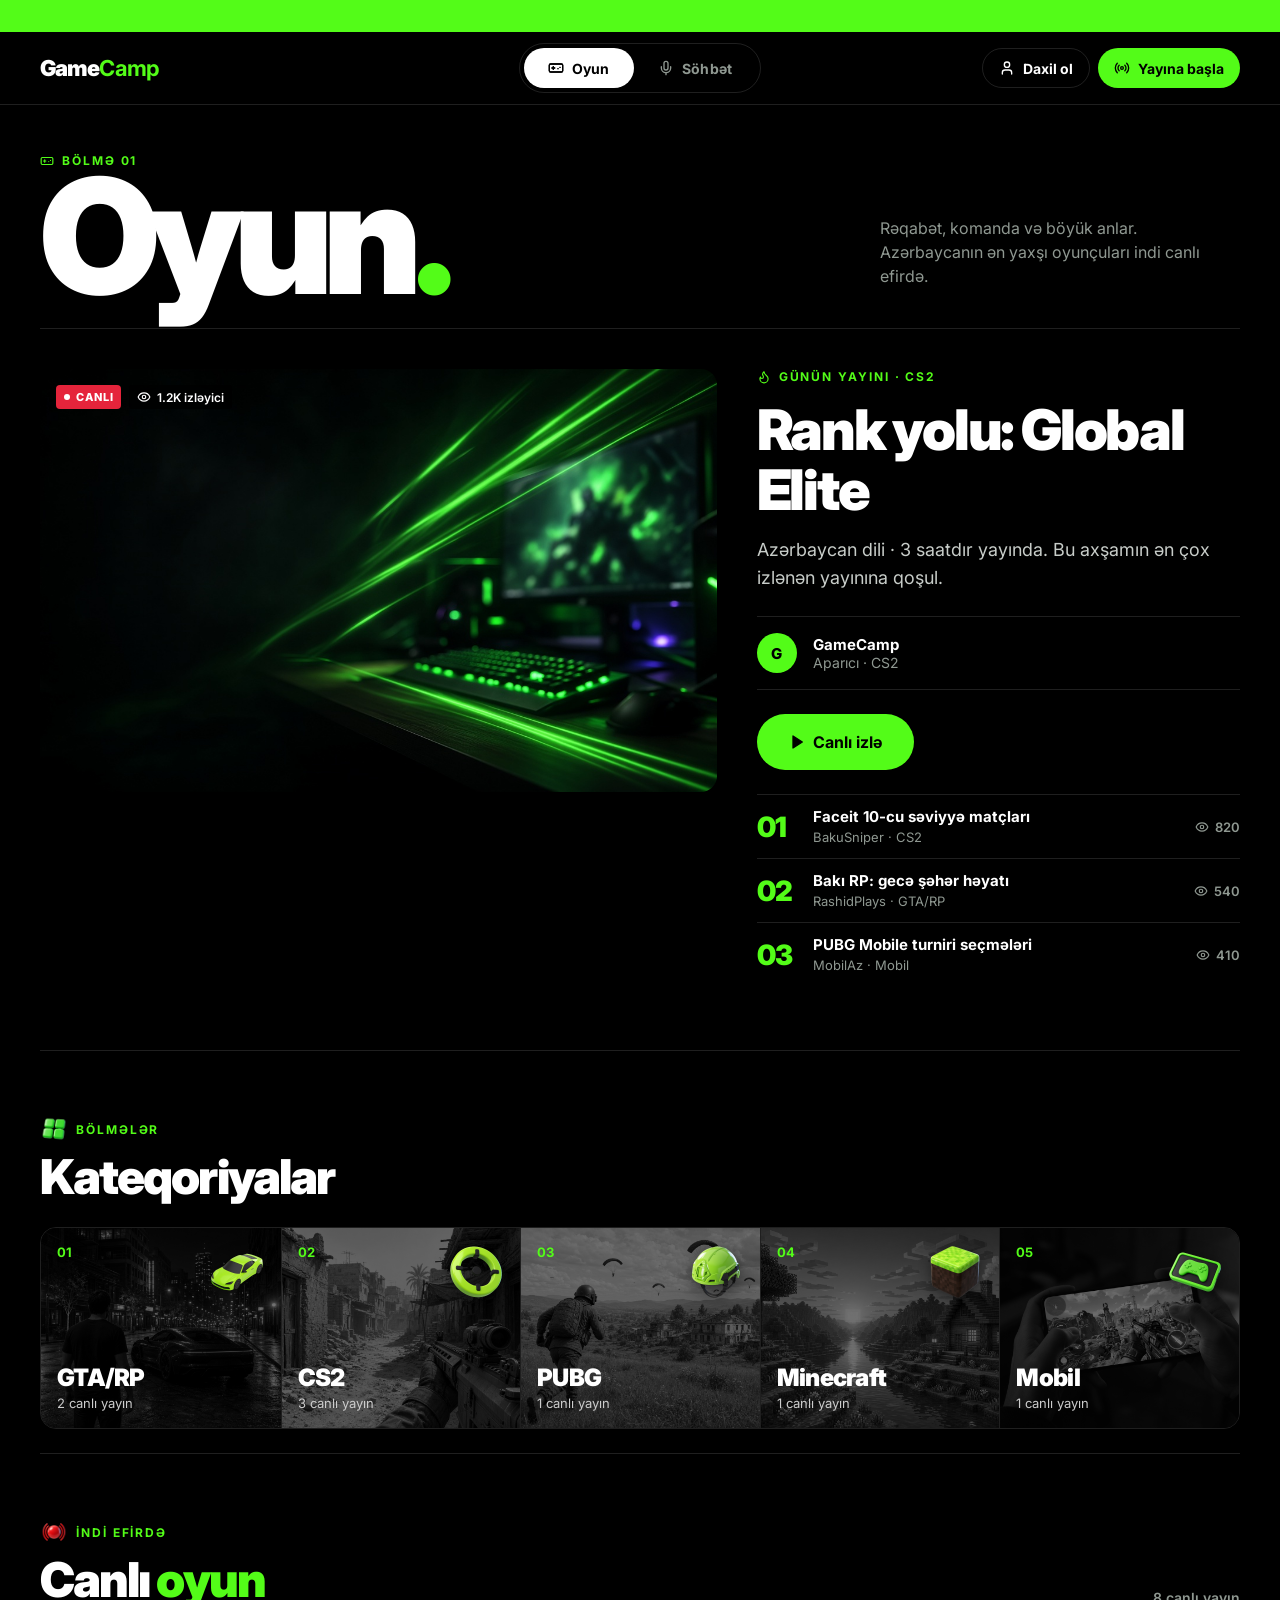
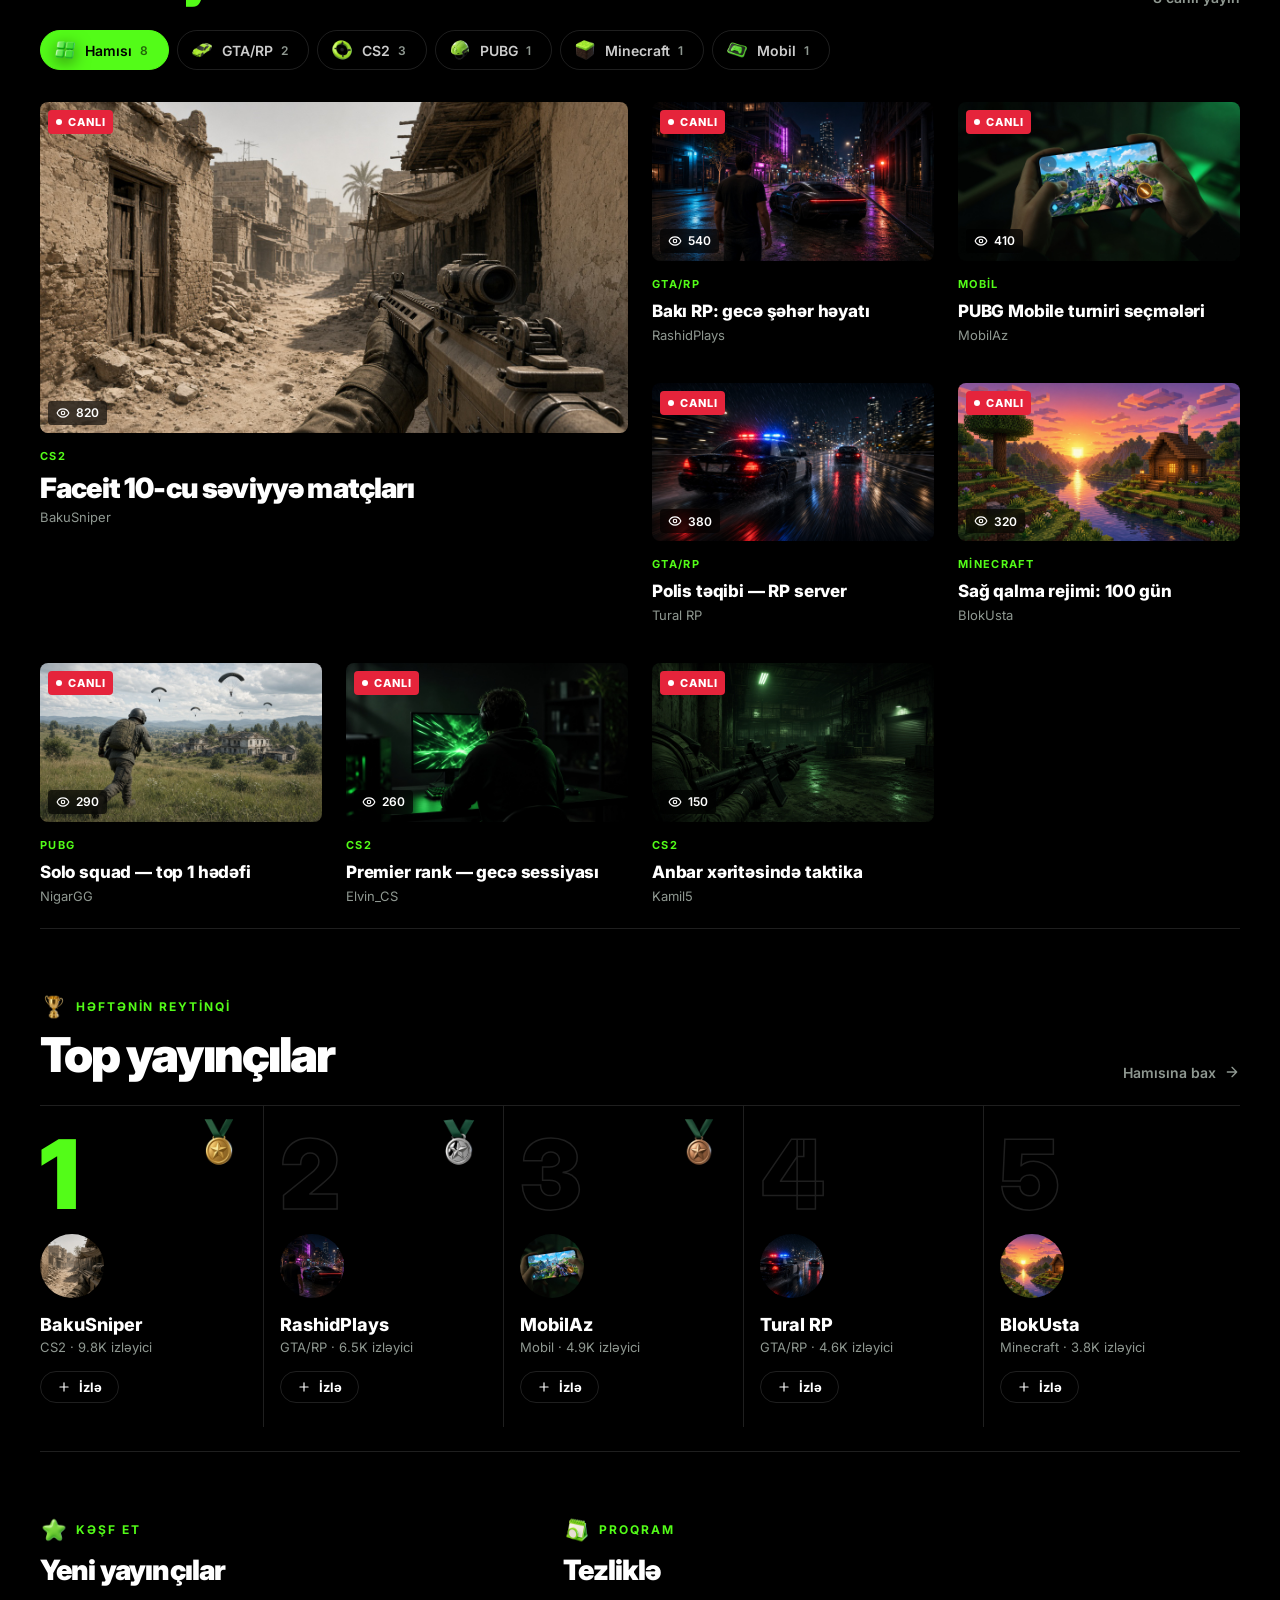
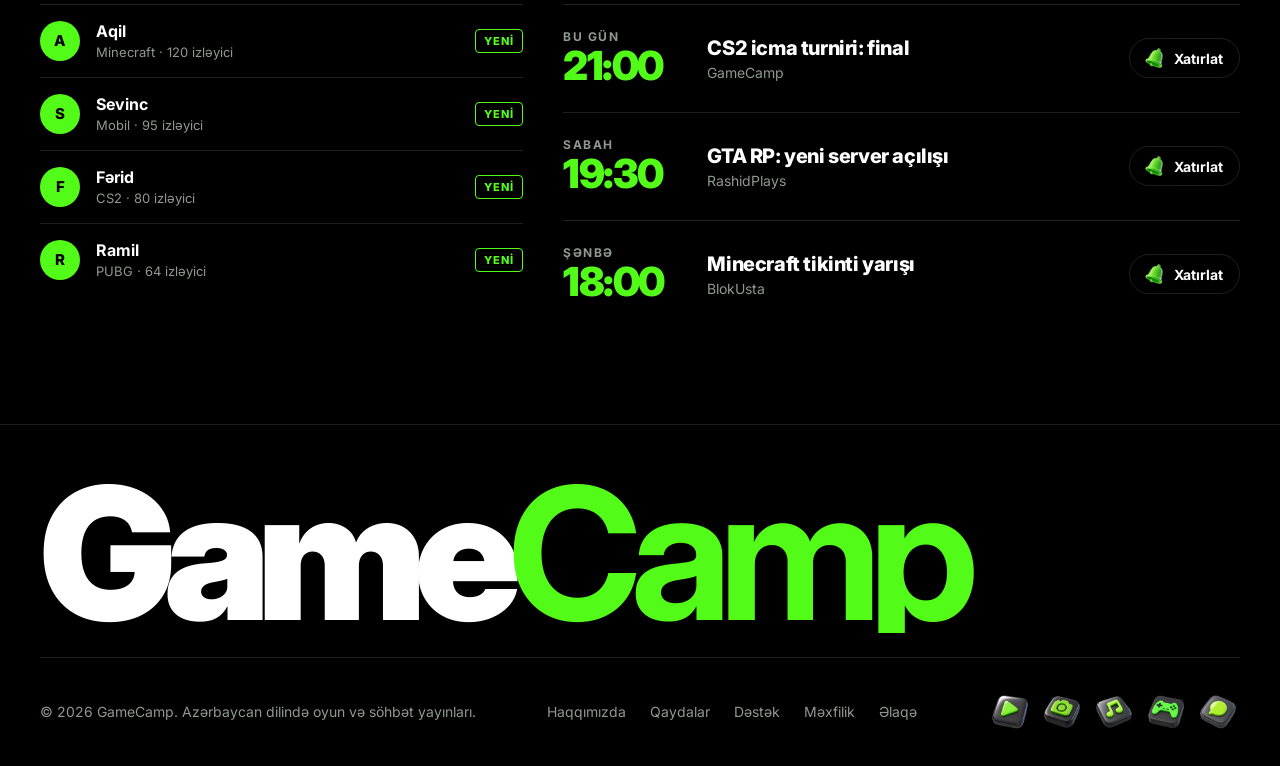
==== index.html @ ab2b96a6 "GameCamp prototip" ====
<!doctype html><html lang="az"><head><meta charset="utf-8"><meta name="viewport" content="width=device-width,initial-scale=1"><title>GameCamp</title>
<link rel="stylesheet" href="https://fonts.googleapis.com/css2?family=Inter:wght@400;500;600;700;800;900&display=swap">
<link rel="stylesheet" href="style.css"></head><body>
<div class="ticker"><div id="tick"></div></div>
<header><div class="wrap"><a class="logo" href="#">Game<b>Camp</b></a>
<nav class="sw"><button data-w="game" id="bg"></button><button data-w="talk" id="bt"></button></nav>
<div class="r"><a class="btn g" href="#" id="b1"></a><a class="btn p" href="dashboard.html" id="b2"></a></div></div></header>
<main class="wrap">
<section class="mast"><div><div class="kick" id="mk"></div><div class="big" id="big"></div></div><p id="mp"></p></section>
<section class="issue"><a class="fimg" href="#" id="fimg"></a><div class="ftx" id="ftx"></div></section>
<div class="sec"><div><div class="kick" id="k1"></div><h2>Kateqoriyalar</h2></div></div><div class="cats" id="cats"></div>
<div class="sec"><div><div class="kick" id="k2"></div><h2>Canlı <em id="hw"></em></h2></div><span class="cnt" id="cnt"></span></div>
<div class="chips" id="chips"></div><div class="grid" id="grid"></div>
<div class="sec"><div><div class="kick" id="k3"></div><h2>Top yayınçılar</h2></div><a class="lnk" href="#" id="l1"></a></div><div class="rank" id="ranks"></div>
<div class="sec" style="padding-bottom:0"></div>
<div class="two"><div class="col"><div class="kick" id="k4"></div><h3>Yeni yayınçılar</h3><div id="neu"></div></div>
<div class="col"><div class="kick" id="k5"></div><h3>Tezliklə</h3><div id="soon"></div></div></div>
</main>
<footer><div class="wrap"><div class="fbig">Game<b>Camp</b></div>
<div class="fl"><span>© 2026 GameCamp. Azərbaycan dilində oyun və söhbət yayınları.</span><nav><a href="#">Haqqımızda</a><a href="#">Qaydalar</a><a href="#">Dəstək</a><a href="#">Məxfilik</a><a href="#">Əlaqə</a></nav><div class="soc"><a href="#" aria-label="YouTube" class="sc" data-s="s_video"></a><a href="#" aria-label="Instagram" class="sc" data-s="s_camera"></a><a href="#" aria-label="TikTok" class="sc" data-s="s_music"></a><a href="#" aria-label="Kick" class="sc" data-s="s_game"></a><a href="#" aria-label="Discord" class="sc" data-s="s_chat"></a></div></div></div></footer>
<script src="data.js"></script><script>
const card=x=>`<a class="card" href="watch.html?id=${x[0]}"><div class="th"><img src="assets/${x[0]}.jpg" alt=""><span class="live">CANLI</span><span class="pill">${ic('eye',14)}${fmt(x[4])}</span></div><div class="k">${x[3]}</div><div class="ti">${x[1]}</div><div class="sub">${x[2]}</div></a>`;
bg.innerHTML=ic('gamepad')+'Oyun';bt.innerHTML=ic('mic')+'Söhbət';b1.innerHTML=ic('user')+'Daxil ol';b2.innerHTML=ic('radio')+'Yayına başla';l1.innerHTML='Hamısına bax'+ic('arrow');

boot(d=>{const f=d.feat,g=W=='game';k1.innerHTML=i3('grid',28)+'Bölmələr';k2.innerHTML=i3('live',28)+'İndi efirdə';k3.innerHTML=i3('trophy',28)+'Həftənin reytinqi';k4.innerHTML=i3('star',28)+'Kəşf et';k5.innerHTML=i3('calendar',28)+'Proqram';document.querySelectorAll('.sc').forEach(a=>a.innerHTML=i3(a.dataset.s,44));hw.textContent=d.h;
tick.innerHTML=[...d.s,...d.s].slice(0,10).map(x=>`<span>${ic('radio',12)}${x[2].toUpperCase()} · ${x[3].toUpperCase()} · ${fmt(x[4])}</span>`).join('');
mk.innerHTML=ic(g?'gamepad':'mic',14)+(g?'Bölmə 01':'Bölmə 02');big.innerHTML=g?'Oyun<span>.</span>':'Söhbət<span>.</span>';
mp.textContent=g?'Rəqabət, komanda və böyük anlar. Azərbaycanın ən yaxşı oyunçuları indi canlı efirdə.':'Mövzular, qonaqlar və musiqi. Səmimi söhbətlər Azərbaycan dilində, canlı efirdə.';
fimg.href=ftx.dataset.h='watch.html?id='+d.s[0][0];fimg.innerHTML=`<img src="assets/${f.img}.jpg" alt=""><div class="tags"><span class="live">CANLI</span><span class="pill">${ic('eye',14)}${f.v} izləyici</span></div>`;
ftx.innerHTML=`<div class="kick">${ic('flame',14)}Günün yayını · ${f.cat}</div><h1>${f.t}</h1><p class="dek">${f.m}. Bu axşamın ən çox izlənən yayınına qoşul.</p><div class="by"><span class="av">${f.who[0]}</span><div><b>${f.who}</b>Aparıcı · ${f.cat}</div></div><a class="btn p lg" href="watch.html?id=${d.s[0][0]}" style="align-self:flex-start">${ic('play')}Canlı izlə</a>
<div class="toplist">`+d.s.slice(0,3).map((x,i)=>`<a class="tl" href="watch.html?id=${x[0]}"><span class="n">0${i+1}</span><div><b>${x[1]}</b><small>${x[2]} · ${x[3]}</small></div><span class="v">${ic('eye',14)}${fmt(x[4])}</span></a>`).join('')+'</div>';
cats.innerHTML=d.cats.slice(1).map((c,i)=>{const s=d.s.filter(x=>x[3]==c);return `<div class="cat" data-t="${c}">${i3(CI[c],64,'t3')}<img src="assets/${s[0][0]}.jpg" alt=""><span class="no">0${i+1}</span><div><b>${c}</b><small>${s.length} canlı yayın</small></div></div>`}).join('');
cats.querySelectorAll('.cat').forEach(t=>t.onclick=()=>{C=t.dataset.t;chips();document.getElementById('chips').scrollIntoView({behavior:'smooth',block:'center'})});
ranks.innerHTML=d.s.slice(0,5).map((x,i)=>`<div class="rk">${i<3?i3('medal'+(i+1),56,'md'):''}<div class="no">${i+1}</div><div class="ph"><img src="assets/${x[0]}.jpg" alt=""></div><b>${x[2]}</b><small>${x[3]} · ${fmt(x[4]*12)} izləyici</small><a class="btn g" href="watch.html?id=${x[0]}">${ic('plus',14)}İzlə</a></div>`).join('');
neu.innerHTML=d.neu.map(n=>`<div class="nw"><span class="av">${n[0][0]}</span><div><b>${n[0]}</b><small>${n[1]} · ${n[2]}</small></div><span class="tag">YENİ</span></div>`).join('');
soon.innerHTML=d.soon.map(n=>`<div class="ev"><div class="d"><small>${n[0]}</small><b>${n[1]}</b></div><div class="x"><b>${n[2]}</b><small>${n[3]}</small></div><a class="btn g" href="#">${i3('bell',24)}<span class="hm">Xatırlat</span></a></div>`).join('')});
</script></body></html>
---- style.css ----
*{box-sizing:border-box;margin:0;padding:0}
:root{--c:#53FC18;--rgb:83,252,24;--bg:#000;--s1:#0b0f0c;--t2:#8f9891;--line:rgba(255,255,255,.12);--r:8px;--rm:16px}
body.talk{--c:#FFA53A;--rgb:255,165,58;--s1:#100c08}
body{font-family:Inter,system-ui,sans-serif;background:var(--bg);color:#fff;-webkit-font-smoothing:antialiased;overflow-x:hidden}
button{font:inherit;cursor:pointer;border:0;color:inherit;background:none}a{color:inherit;text-decoration:none}
.wrap{max-width:1360px;margin:0 auto;padding:0 40px}
.ticker{background:var(--c);color:#000;font-size:12px;font-weight:700;letter-spacing:.08em;height:32px;overflow:hidden;white-space:nowrap;display:flex;align-items:center}
.ticker div{display:inline-flex;gap:48px;animation:tk 40s linear infinite;padding-left:100%}@keyframes tk{to{transform:translateX(-100%)}}
.ticker span{display:inline-flex;align-items:center;gap:8px}
header{border-bottom:1px solid var(--line);position:sticky;top:0;z-index:10;background:rgba(0,0,0,.85);backdrop-filter:blur(12px)}
header .wrap{display:grid;grid-template-columns:1fr auto 1fr;align-items:center;gap:16px;height:72px}
.logo{font-weight:900;font-size:22px;letter-spacing:-.04em}.logo b{color:var(--c)}
.sw{display:flex;border:1px solid var(--line);border-radius:999px;padding:4px}
.sw button{display:flex;align-items:center;gap:8px;height:40px;padding:0 24px;border-radius:999px;font-weight:700;font-size:14px;letter-spacing:.02em;color:var(--t2);transition:.25s}
.sw button.on{background:#fff;color:#000}.sw button.on svg{color:var(--c);filter:drop-shadow(0 0 0 #000)}
body .sw button.on svg{stroke:#000}
.r{justify-self:end;display:flex;gap:8px}
.btn{display:inline-flex;align-items:center;gap:8px;height:40px;padding:0 16px;border-radius:999px;font-weight:700;font-size:14px;transition:.2s}
.btn.g{border:1px solid var(--line)}.btn.g:hover{border-color:#fff}.btn.p{background:var(--c);color:#000}.btn.p:hover{transform:translateY(-1px)}
.btn.lg{height:56px;padding:0 32px;font-size:16px}
.kick{font-size:12px;font-weight:700;letter-spacing:.16em;text-transform:uppercase;color:var(--c);display:flex;align-items:center;gap:8px}
.mast{display:flex;align-items:flex-end;justify-content:space-between;gap:24px;padding:48px 0 24px;border-bottom:1px solid var(--line)}
.big{font-size:160px;line-height:136px;font-weight:900;letter-spacing:-.06em}.big span{color:var(--c)}
.mast p{max-width:360px;color:var(--t2);font-size:16px;line-height:24px;padding-bottom:16px}
.issue{display:grid;grid-template-columns:7fr 5fr;gap:40px;padding:40px 0}
.fimg{position:relative;aspect-ratio:16/10;border-radius:var(--rm);overflow:hidden}
.fimg img{width:100%;height:100%;object-fit:cover;display:block;transition:transform 1.2s}.fimg:hover img{transform:scale(1.04)}
.fimg .tags{position:absolute;top:16px;left:16px;display:flex;gap:8px}
.live{display:inline-flex;align-items:center;gap:6px;height:24px;padding:0 8px;border-radius:4px;background:#e5243b;font-size:11px;font-weight:800;letter-spacing:.08em}
.live::before{content:"";width:6px;height:6px;border-radius:50%;background:#fff;animation:bl 1.4s infinite}@keyframes bl{50%{opacity:.2}}
.pill{display:inline-flex;align-items:center;gap:6px;height:24px;padding:0 8px;border-radius:4px;background:rgba(0,0,0,.65);backdrop-filter:blur(8px);font-size:12px;font-weight:600}
.ftx{display:flex;flex-direction:column}
h1{font-size:56px;line-height:60px;font-weight:900;letter-spacing:-.04em;margin:16px 0}
.dek{font-size:18px;line-height:28px;color:#c7ccc8}
.by{display:flex;align-items:center;gap:16px;margin:24px 0;padding:16px 0;border-top:1px solid var(--line);border-bottom:1px solid var(--line);font-size:14px;color:var(--t2)}.by b{color:#fff;display:block;font-size:15px}
.av{width:40px;height:40px;border-radius:50%;flex:none;display:grid;place-items:center;font-weight:800;font-size:15px;background:var(--c);color:#000}
.toplist{margin-top:auto;padding-top:24px}
.tl{display:grid;grid-template-columns:40px 1fr auto;gap:16px;align-items:center;padding:12px 0;border-top:1px solid var(--line)}
.tl .n{font-size:28px;font-weight:900;color:var(--c);letter-spacing:-.04em}.tl b{font-size:15px;display:block;white-space:nowrap;overflow:hidden;text-overflow:ellipsis}.tl small{color:var(--t2);font-size:13px}
.tl>div{min-width:0}.tl .v{font-size:13px;font-weight:600;display:flex;gap:6px;align-items:center;color:var(--t2)}
.sec{display:flex;align-items:flex-end;justify-content:space-between;gap:16px;padding:64px 0 24px;border-top:1px solid var(--line);margin-top:24px}
h2{font-size:48px;line-height:52px;font-weight:900;letter-spacing:-.04em;margin-top:8px}h2 em{font-style:normal;color:var(--c)}
.cnt,.lnk{font-size:14px;color:var(--t2);display:flex;gap:8px;align-items:center;font-weight:600}.lnk:hover{color:#fff}
.cats{display:grid;grid-template-columns:repeat(5,1fr);border:1px solid var(--line);border-radius:var(--rm);overflow:hidden}
.cat{position:relative;height:200px;overflow:hidden;cursor:pointer;border-left:1px solid var(--line)}.cat:first-child{border-left:0}
.cat>img:not(.i3){position:absolute;inset:0;width:100%;height:100%;object-fit:cover;filter:grayscale(1) brightness(.45);transition:.5s}
.cat:hover>img:not(.i3){filter:none;transform:scale(1.06)}
.cat div{position:absolute;inset:auto 16px 16px;z-index:1}.cat .no{position:absolute;top:16px;left:16px;font-size:13px;font-weight:700;color:var(--c);z-index:1}
.cat b{font-size:24px;font-weight:900;letter-spacing:-.03em;display:block}.cat small{font-size:13px;color:#ccc}
.chips{display:flex;gap:8px;overflow-x:auto;scrollbar-width:none;margin-bottom:32px}.chips::-webkit-scrollbar{display:none}
.chip{display:inline-flex;align-items:center;gap:8px;height:40px;padding:0 20px;border-radius:999px;border:1px solid var(--line);font-weight:600;font-size:14px;white-space:nowrap;color:#ccc;transition:.2s}
.chip small{font-size:12px;color:var(--t2)}.chip:hover{border-color:#fff;color:#fff}.chip.on{background:var(--c);border-color:var(--c);color:#000}.chip.on small{color:rgba(0,0,0,.6)}
.grid{display:grid;grid-template-columns:repeat(4,1fr);gap:40px 24px}
.grid .card:first-child{grid-column:span 2;grid-row:span 2}.grid .card:first-child .ti{font-size:28px;line-height:34px;white-space:normal;font-weight:900;letter-spacing:-.03em}
.th{position:relative;aspect-ratio:16/9;border-radius:var(--r);overflow:hidden;background:var(--s1)}
.th img{width:100%;height:100%;object-fit:cover;display:block;transition:transform .5s}.card:hover img{transform:scale(1.05)}
.th .live{position:absolute;top:8px;left:8px}.th .pill{position:absolute;bottom:8px;left:8px}
.card .k{font-size:11px;font-weight:700;letter-spacing:.12em;text-transform:uppercase;color:var(--c);margin:16px 0 8px}
.ti{font-weight:800;font-size:17px;line-height:24px;letter-spacing:-.01em;white-space:nowrap;overflow:hidden;text-overflow:ellipsis}.card:hover .ti{text-decoration:underline;text-decoration-color:var(--c);text-underline-offset:4px}
.sub{font-size:13px;color:var(--t2);margin-top:4px}
.empty{grid-column:1/-1;padding:48px;text-align:center;color:var(--t2);border:1px dashed var(--line);border-radius:var(--rm)}
.rank{display:grid;grid-template-columns:repeat(5,1fr);gap:0;border-top:1px solid var(--line)}
.rk{padding:24px 16px 24px 0;border-right:1px solid var(--line);margin-right:16px}.rk:last-child{border:0;margin:0}
.rk .no{font-size:96px;line-height:88px;font-weight:900;letter-spacing:-.06em;color:transparent;-webkit-text-stroke:1.5px var(--line)}.rk:first-child .no{-webkit-text-stroke:0;color:var(--c)}
.rk .ph{width:64px;height:64px;border-radius:50%;overflow:hidden;margin:16px 0}.rk .ph img{width:100%;height:100%;object-fit:cover}
.rk b{font-size:18px;font-weight:800;display:block}.rk small{color:var(--t2);font-size:13px;display:block;margin:4px 0 16px}.rk .btn{height:32px;font-size:13px}
.two{display:grid;grid-template-columns:5fr 7fr;gap:40px}
.col h3{font-size:28px;line-height:36px;font-weight:900;letter-spacing:-.03em;margin:8px 0 16px}
.nw{display:flex;align-items:center;gap:16px;padding:16px 0;border-top:1px solid var(--line)}.nw div{flex:1}.nw b{display:block}.nw small{color:var(--t2);font-size:13px}
.tag{font-size:11px;font-weight:800;letter-spacing:.1em;border:1px solid var(--c);color:var(--c);padding:4px 8px;border-radius:4px}
.ev{display:grid;grid-template-columns:120px 1fr auto;gap:24px;align-items:center;padding:24px 0;border-top:1px solid var(--line)}
.ev .d small{display:block;color:var(--t2);font-size:12px;font-weight:700;letter-spacing:.12em;text-transform:uppercase}.ev .d b{font-size:40px;line-height:44px;font-weight:900;letter-spacing:-.04em;color:var(--c)}
.ev .x b{display:block;font-size:20px;line-height:28px;font-weight:800;letter-spacing:-.02em}.ev .x small{color:var(--t2);font-size:14px}
footer{margin-top:96px;border-top:1px solid var(--line)}
.fbig{font-size:184px;line-height:160px;font-weight:900;letter-spacing:-.07em;padding-top:48px;white-space:nowrap;overflow:hidden}.fbig b{color:var(--c)}
.fl{display:flex;justify-content:space-between;gap:24px;flex-wrap:wrap;padding:32px 0;border-top:1px solid var(--line);margin-top:24px;color:var(--t2);font-size:14px}
.fl nav{display:flex;gap:24px;flex-wrap:wrap}.fl a:hover{color:#fff}
.i3{display:block;flex:none;object-fit:contain;filter:drop-shadow(0 4px 8px rgba(0,0,0,.5))}
.chip .i3{width:24px;height:24px;margin-left:-8px}
.kick .i3{width:28px;height:28px}
.hd3{width:72px;height:72px;margin-bottom:8px}
.cat .t3{position:absolute;top:12px;right:12px;z-index:1;width:64px;height:64px;transition:transform .4s}.cat:hover .t3{transform:scale(1.12) rotate(-6deg)}
.rk{position:relative}.rk .md{position:absolute;top:8px;right:16px;width:56px;height:56px}
.nw .i3{width:28px;height:28px}
.ev .btn .i3{width:24px;height:24px;margin-left:-4px}
.soc{display:flex;gap:8px;order:3}.sc .i3{width:44px;height:44px;transition:transform .2s}.sc:hover .i3{transform:translateY(-4px)}
.fl{align-items:center}
@media(max-width:1100px){.issue,.two{grid-template-columns:1fr}.big{font-size:112px;line-height:100px}.grid{grid-template-columns:repeat(2,1fr)}.cats,.rank{grid-template-columns:repeat(3,1fr)}.fbig{font-size:120px;line-height:112px}}
@media(max-width:600px){.wrap{padding:0 16px}header .wrap{grid-template-columns:1fr auto;height:auto;padding:16px;row-gap:16px}.sw{grid-column:1/-1;grid-row:2}.sw button{flex:1;justify-content:center}.btn.g{display:none}
.mast{flex-direction:column;align-items:flex-start;padding:32px 0 16px}.big{font-size:80px;line-height:72px}.mast p{padding:0;font-size:15px}
.issue{padding:24px 0;gap:24px}h1{font-size:34px;line-height:40px}.dek{font-size:16px;line-height:24px}.btn.lg{width:100%;justify-content:center}
.sec{padding:40px 0 16px}h2{font-size:32px;line-height:36px}
.cats{display:flex;overflow-x:auto;scrollbar-width:none}.cat{flex:0 0 160px;height:180px}
.chips{margin:0 -16px 24px;padding:0 16px}.grid{grid-template-columns:1fr;gap:32px}.grid .card:first-child{grid-column:auto;grid-row:auto}.grid .card:first-child .ti{font-size:22px;line-height:28px}
.rank{display:flex;overflow-x:auto;scrollbar-width:none}.rk{flex:0 0 180px}
.ev{grid-template-columns:72px 1fr auto;gap:16px}.ev .d b{font-size:28px;line-height:32px}.ev .x b{font-size:16px;line-height:22px}
.fbig{font-size:56px;line-height:56px}.fl{flex-direction:column}}
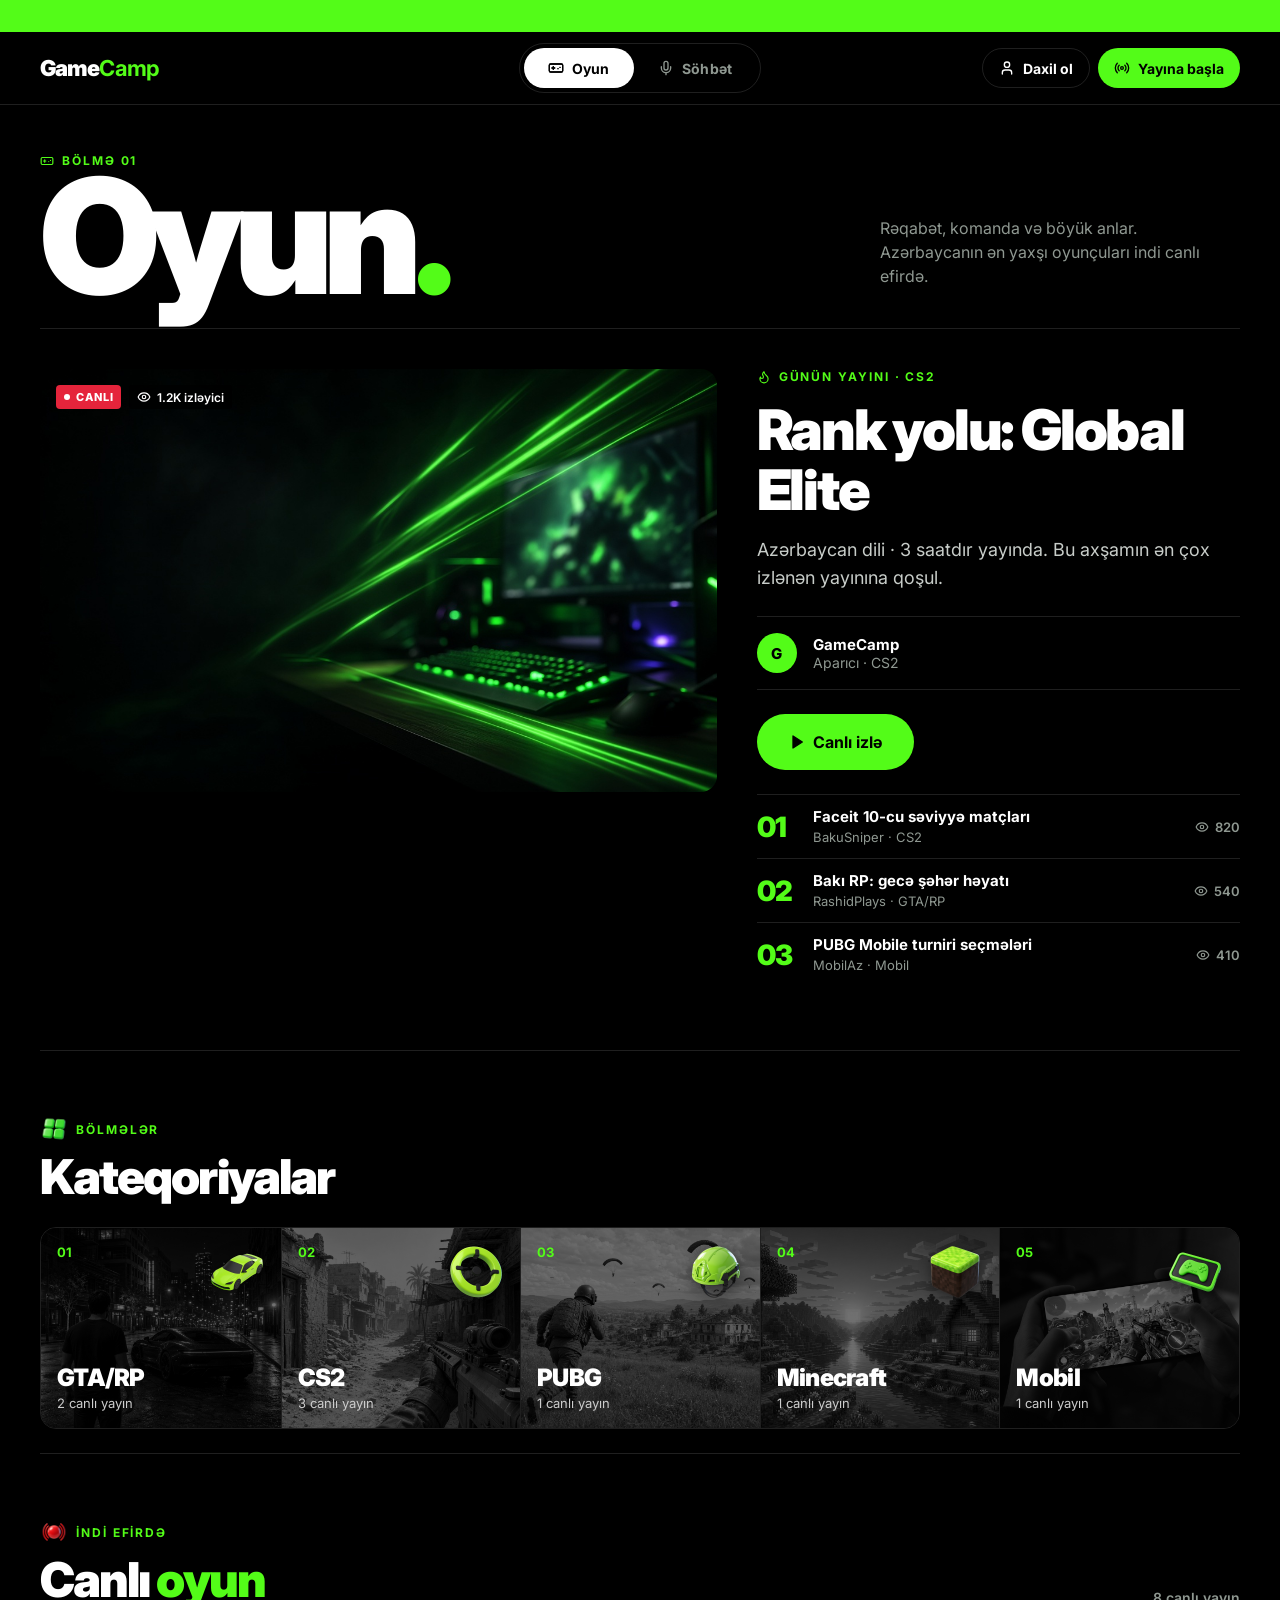
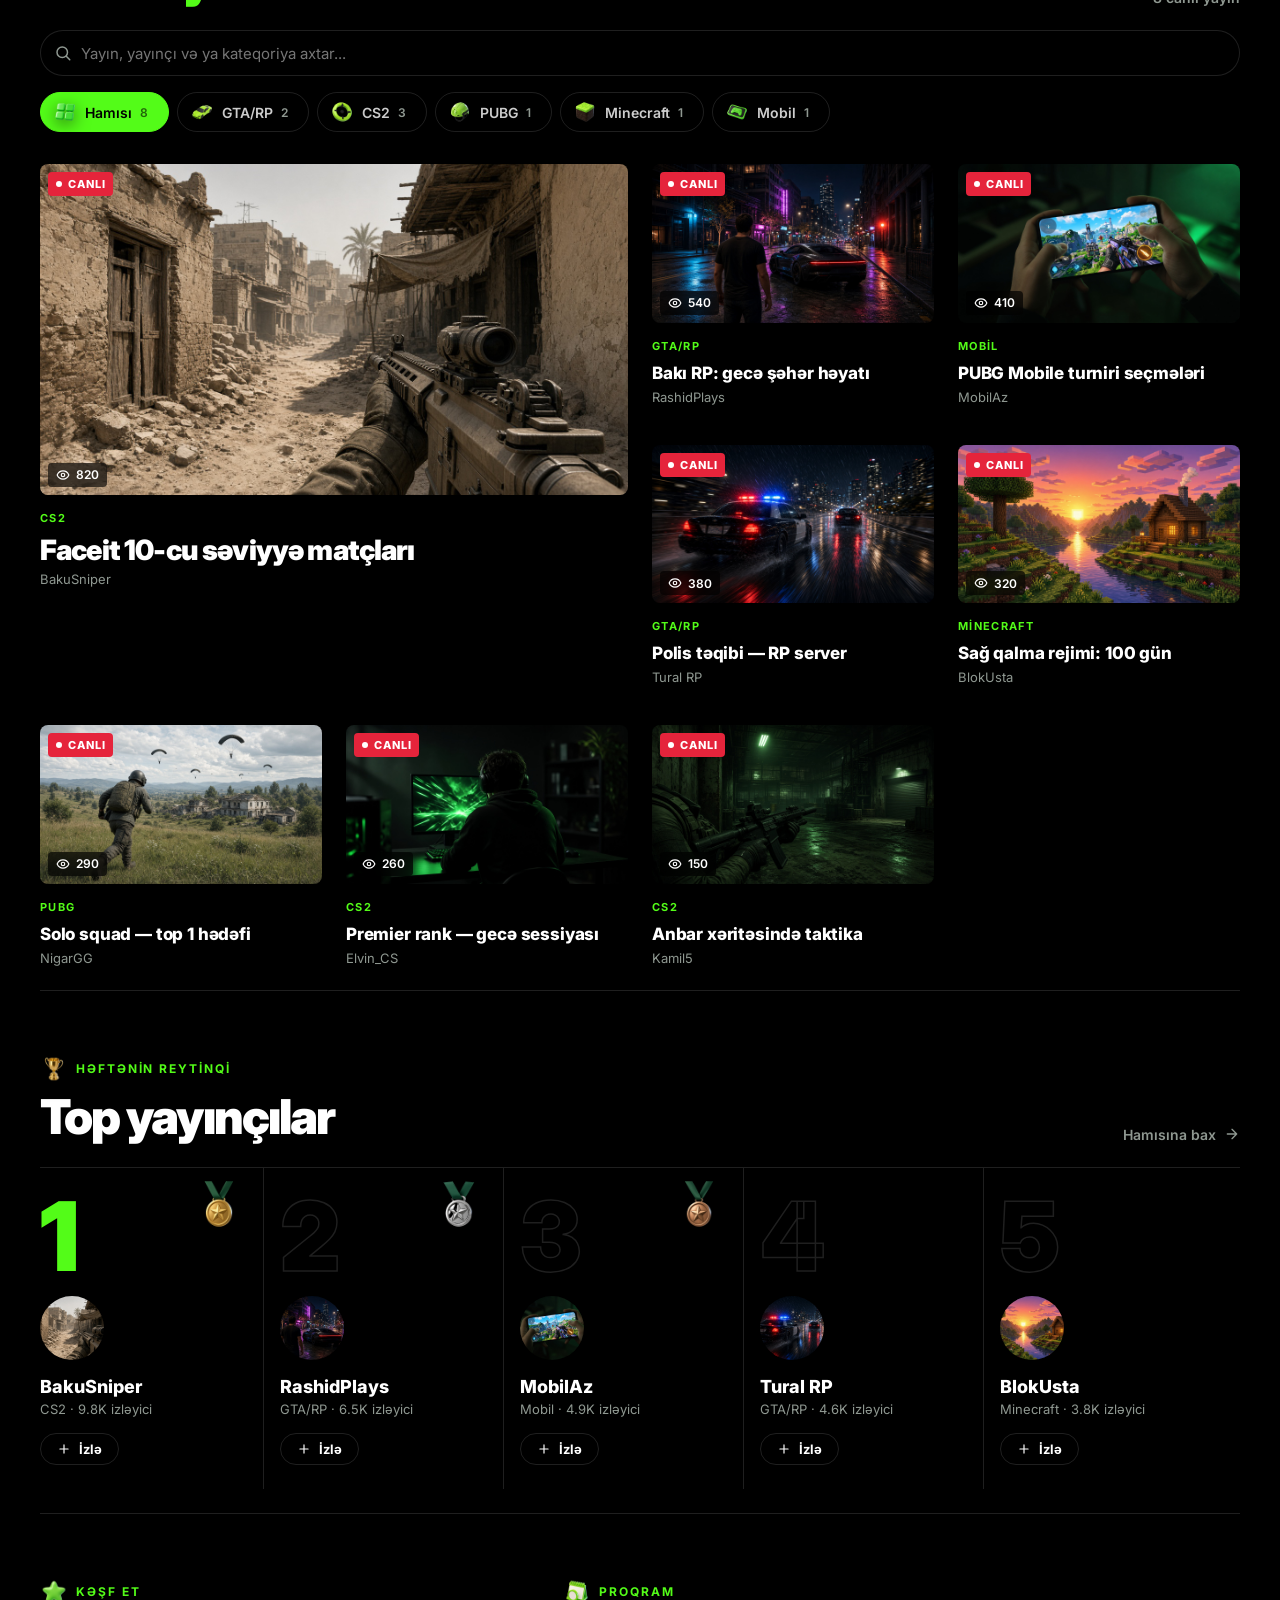
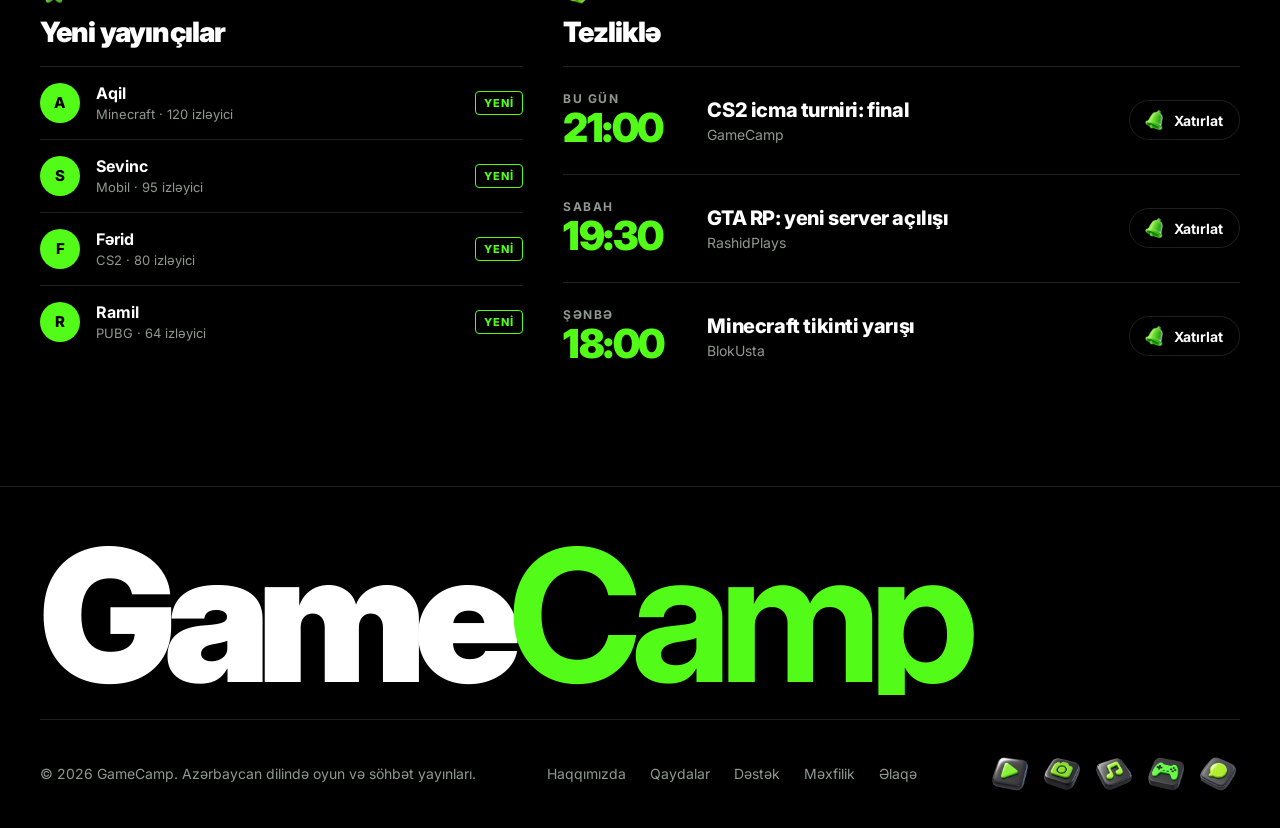
==== commit 4ee8024d: "Bütün düymələr işlək: qeydiyyat/giriş, izləmə, çat, GC balans, axtarış, panel, info səhifələri" ====
--- a/index.html
+++ b/index.html
@@ -1,37 +1,44 @@
 <!doctype html><html lang="az"><head><meta charset="utf-8"><meta name="viewport" content="width=device-width,initial-scale=1"><title>GameCamp</title>
 <link rel="stylesheet" href="https://fonts.googleapis.com/css2?family=Inter:wght@400;500;600;700;800;900&display=swap">
-<link rel="stylesheet" href="style.css"></head><body>
+<link rel="stylesheet" href="style.css"><link rel="stylesheet" href="site.css"></head><body>
 <div class="ticker"><div id="tick"></div></div>
-<header><div class="wrap"><a class="logo" href="#">Game<b>Camp</b></a>
+<header><div class="wrap"><a class="logo" href="index.html">Game<b>Camp</b></a>
 <nav class="sw"><button data-w="game" id="bg"></button><button data-w="talk" id="bt"></button></nav>
-<div class="r"><a class="btn g" href="#" id="b1"></a><a class="btn p" href="dashboard.html" id="b2"></a></div></div></header>
+<div class="r"><a class="btn g" href="#" id="b1" data-auth></a><a class="btn p" href="dashboard.html" id="b2"></a></div></div></header>
 <main class="wrap">
 <section class="mast"><div><div class="kick" id="mk"></div><div class="big" id="big"></div></div><p id="mp"></p></section>
 <section class="issue"><a class="fimg" href="#" id="fimg"></a><div class="ftx" id="ftx"></div></section>
 <div class="sec"><div><div class="kick" id="k1"></div><h2>Kateqoriyalar</h2></div></div><div class="cats" id="cats"></div>
 <div class="sec"><div><div class="kick" id="k2"></div><h2>Canlı <em id="hw"></em></h2></div><span class="cnt" id="cnt"></span></div>
-<div class="chips" id="chips"></div><div class="grid" id="grid"></div>
-<div class="sec"><div><div class="kick" id="k3"></div><h2>Top yayınçılar</h2></div><a class="lnk" href="#" id="l1"></a></div><div class="rank" id="ranks"></div>
+<div class="srch"><svg width="18" height="18" viewBox="0 0 24 24" fill="none" stroke="currentColor" stroke-width="2" stroke-linecap="round"><circle cx="11" cy="11" r="7"/><path d="m21 21-4.3-4.3"/></svg><input id="sq" type="search" placeholder="Yayın, yayınçı və ya kateqoriya axtar..." aria-label="Yayın axtar"></div><div class="chips" id="chips"></div><div class="grid" id="grid"></div>
+<div class="sec"><div><div class="kick" id="k3"></div><h2>Top yayınçılar</h2></div><a class="lnk" href="#grid" id="l1" data-js="1"></a></div><div class="rank" id="ranks"></div>
 <div class="sec" style="padding-bottom:0"></div>
 <div class="two"><div class="col"><div class="kick" id="k4"></div><h3>Yeni yayınçılar</h3><div id="neu"></div></div>
 <div class="col"><div class="kick" id="k5"></div><h3>Tezliklə</h3><div id="soon"></div></div></div>
 </main>
 <footer><div class="wrap"><div class="fbig">Game<b>Camp</b></div>
-<div class="fl"><span>© 2026 GameCamp. Azərbaycan dilində oyun və söhbət yayınları.</span><nav><a href="#">Haqqımızda</a><a href="#">Qaydalar</a><a href="#">Dəstək</a><a href="#">Məxfilik</a><a href="#">Əlaqə</a></nav><div class="soc"><a href="#" aria-label="YouTube" class="sc" data-s="s_video"></a><a href="#" aria-label="Instagram" class="sc" data-s="s_camera"></a><a href="#" aria-label="TikTok" class="sc" data-s="s_music"></a><a href="#" aria-label="Kick" class="sc" data-s="s_game"></a><a href="#" aria-label="Discord" class="sc" data-s="s_chat"></a></div></div></div></footer>
-<script src="data.js"></script><script>
+<div class="fl"><span>© 2026 GameCamp. Azərbaycan dilində oyun və söhbət yayınları.</span><nav><a href="info.html?p=about">Haqqımızda</a><a href="info.html?p=rules">Qaydalar</a><a href="info.html?p=support">Dəstək</a><a href="info.html?p=privacy">Məxfilik</a><a href="info.html?p=contact">Əlaqə</a></nav><div class="soc"><a href="info.html?p=social&amp;s=YouTube" aria-label="YouTube" class="sc" data-s="s_video"></a><a href="info.html?p=social&amp;s=Instagram" aria-label="Instagram" class="sc" data-s="s_camera"></a><a href="info.html?p=social&amp;s=TikTok" aria-label="TikTok" class="sc" data-s="s_music"></a><a href="info.html?p=social&amp;s=Kick" aria-label="Kick" class="sc" data-s="s_game"></a><a href="info.html?p=social&amp;s=Discord" aria-label="Discord" class="sc" data-s="s_chat"></a></div></div></div></footer>
+<script src="data.js"></script><script src="site.js"></script><script>
 const card=x=>`<a class="card" href="watch.html?id=${x[0]}"><div class="th"><img src="assets/${x[0]}.jpg" alt=""><span class="live">CANLI</span><span class="pill">${ic('eye',14)}${fmt(x[4])}</span></div><div class="k">${x[3]}</div><div class="ti">${x[1]}</div><div class="sub">${x[2]}</div></a>`;
-bg.innerHTML=ic('gamepad')+'Oyun';bt.innerHTML=ic('mic')+'Söhbət';b1.innerHTML=ic('user')+'Daxil ol';b2.innerHTML=ic('radio')+'Yayına başla';l1.innerHTML='Hamısına bax'+ic('arrow');
+bg.innerHTML=ic('gamepad')+'Oyun';bt.innerHTML=ic('mic')+'Söhbət';b2.innerHTML=ic('radio')+'Yayına başla';l1.innerHTML='Hamısına bax'+ic('arrow');
 
 boot(d=>{const f=d.feat,g=W=='game';k1.innerHTML=i3('grid',28)+'Bölmələr';k2.innerHTML=i3('live',28)+'İndi efirdə';k3.innerHTML=i3('trophy',28)+'Həftənin reytinqi';k4.innerHTML=i3('star',28)+'Kəşf et';k5.innerHTML=i3('calendar',28)+'Proqram';document.querySelectorAll('.sc').forEach(a=>a.innerHTML=i3(a.dataset.s,44));hw.textContent=d.h;
 tick.innerHTML=[...d.s,...d.s].slice(0,10).map(x=>`<span>${ic('radio',12)}${x[2].toUpperCase()} · ${x[3].toUpperCase()} · ${fmt(x[4])}</span>`).join('');
 mk.innerHTML=ic(g?'gamepad':'mic',14)+(g?'Bölmə 01':'Bölmə 02');big.innerHTML=g?'Oyun<span>.</span>':'Söhbət<span>.</span>';
 mp.textContent=g?'Rəqabət, komanda və böyük anlar. Azərbaycanın ən yaxşı oyunçuları indi canlı efirdə.':'Mövzular, qonaqlar və musiqi. Səmimi söhbətlər Azərbaycan dilində, canlı efirdə.';
-fimg.href=ftx.dataset.h='watch.html?id='+d.s[0][0];fimg.innerHTML=`<img src="assets/${f.img}.jpg" alt=""><div class="tags"><span class="live">CANLI</span><span class="pill">${ic('eye',14)}${f.v} izləyici</span></div>`;
-ftx.innerHTML=`<div class="kick">${ic('flame',14)}Günün yayını · ${f.cat}</div><h1>${f.t}</h1><p class="dek">${f.m}. Bu axşamın ən çox izlənən yayınına qoşul.</p><div class="by"><span class="av">${f.who[0]}</span><div><b>${f.who}</b>Aparıcı · ${f.cat}</div></div><a class="btn p lg" href="watch.html?id=${d.s[0][0]}" style="align-self:flex-start">${ic('play')}Canlı izlə</a>
+const fid=f.id||d.s[0][0];fimg.href=ftx.dataset.h='watch.html?id='+fid;fimg.innerHTML=`<img src="assets/${f.img}.jpg" alt=""><div class="tags"><span class="live">CANLI</span><span class="pill">${ic('eye',14)}${f.v} izləyici</span></div>`;
+ftx.innerHTML=`<div class="kick">${ic('flame',14)}Günün yayını · ${f.cat}</div><h1>${f.t}</h1><p class="dek">${f.m}. Bu axşamın ən çox izlənən yayınına qoşul.</p><div class="by"><span class="av">${f.who[0]}</span><div><b>${f.who}</b>Aparıcı · ${f.cat}</div></div><a class="btn p lg" href="watch.html?id=${fid}" style="align-self:flex-start">${ic('play')}Canlı izlə</a>
 <div class="toplist">`+d.s.slice(0,3).map((x,i)=>`<a class="tl" href="watch.html?id=${x[0]}"><span class="n">0${i+1}</span><div><b>${x[1]}</b><small>${x[2]} · ${x[3]}</small></div><span class="v">${ic('eye',14)}${fmt(x[4])}</span></a>`).join('')+'</div>';
 cats.innerHTML=d.cats.slice(1).map((c,i)=>{const s=d.s.filter(x=>x[3]==c);return `<div class="cat" data-t="${c}">${i3(CI[c],64,'t3')}<img src="assets/${s[0][0]}.jpg" alt=""><span class="no">0${i+1}</span><div><b>${c}</b><small>${s.length} canlı yayın</small></div></div>`}).join('');
 cats.querySelectorAll('.cat').forEach(t=>t.onclick=()=>{C=t.dataset.t;chips();document.getElementById('chips').scrollIntoView({behavior:'smooth',block:'center'})});
 ranks.innerHTML=d.s.slice(0,5).map((x,i)=>`<div class="rk">${i<3?i3('medal'+(i+1),56,'md'):''}<div class="no">${i+1}</div><div class="ph"><img src="assets/${x[0]}.jpg" alt=""></div><b>${x[2]}</b><small>${x[3]} · ${fmt(x[4]*12)} izləyici</small><a class="btn g" href="watch.html?id=${x[0]}">${ic('plus',14)}İzlə</a></div>`).join('');
 neu.innerHTML=d.neu.map(n=>`<div class="nw"><span class="av">${n[0][0]}</span><div><b>${n[0]}</b><small>${n[1]} · ${n[2]}</small></div><span class="tag">YENİ</span></div>`).join('');
-soon.innerHTML=d.soon.map(n=>`<div class="ev"><div class="d"><small>${n[0]}</small><b>${n[1]}</b></div><div class="x"><b>${n[2]}</b><small>${n[3]}</small></div><a class="btn g" href="#">${i3('bell',24)}<span class="hm">Xatırlat</span></a></div>`).join('')});
+soon.innerHTML=d.soon.map(n=>`<div class="ev"><div class="d"><small>${n[0]}</small><b>${n[1]}</b></div><div class="x"><b>${n[2]}</b><small>${n[3]}</small></div><button type="button" class="btn g rm" data-r="${n[2]}">${i3('bell',24)}<span class="hm">Xatırlat</span></button></div>`).join('');
+const RM=()=>GC.LS.get(GC.ukey('remind'),[]);
+soon.querySelectorAll('.rm').forEach(b=>{const upd=()=>{const o=RM().includes(b.dataset.r);b.classList.toggle('on',o);b.querySelector('.hm').textContent=o?'Xatırladılacaq':'Xatırlat';b.setAttribute('aria-pressed',o)};upd();
+ b.onclick=()=>GC.need(()=>{let r=RM();const o=r.includes(b.dataset.r);r=o?r.filter(x=>x!=b.dataset.r):[...r,b.dataset.r];GC.LS.set(GC.ukey('remind'),r);upd();GC.toast(o?'Xatırlatma ləğv edildi':'Xatırlatma əlavə edildi: '+b.dataset.r)},'Xatırlatma qurmaq üçün daxil ol.')})});
+sq.oninput=()=>{window.SQ=sq.value;chips()};
+l1.onclick=e=>{e.preventDefault();C='Hamısı';window.SQ='';sq.value='';chips();grid.scrollIntoView({behavior:'smooth',block:'start'})};
+addEventListener('hashchange',()=>{const w=location.hash=='#talk'?'talk':'game';if(w!=W)document.querySelector('[data-w="'+w+'"]').click()});
+document.addEventListener('gc-auth',()=>document.querySelector('[data-w].on').click());
 </script></body></html>
--- a/site.css
+++ b/site.css
@@ -0,0 +1,38 @@
+/* GameCamp: auth, toast, menus, info pages */
+.btn.ua{display:inline-flex}
+.ua .uav{width:24px;height:24px;border-radius:50%;background:var(--c);color:#000;display:grid;place-items:center;font-size:12px;font-weight:800;margin-left:-8px}
+.ua.in{padding-left:12px}
+.umenu{position:absolute;right:0;top:48px;min-width:220px;background:var(--s1);border:1px solid var(--line);border-radius:var(--rm);padding:8px;display:none;z-index:60;box-shadow:0 16px 48px rgba(0,0,0,.6)}
+.umenu.open{display:block}.uwrap{position:relative;display:inline-flex}
+.umenu .uh{padding:8px 12px 12px;border-bottom:1px solid var(--line);margin-bottom:8px}.umenu .uh b{display:block;font-size:14px}.umenu .uh small{color:var(--t2);font-size:12px}
+.umenu a,.umenu button{display:flex;align-items:center;gap:8px;width:100%;padding:10px 12px;border-radius:var(--r);font-size:14px;font-weight:600;text-align:left}
+.umenu a:hover,.umenu button:hover{background:rgba(255,255,255,.06)}
+.mscrim{position:fixed;inset:0;background:rgba(0,0,0,.7);backdrop-filter:blur(6px);z-index:90;display:none;align-items:center;justify-content:center;padding:16px}
+.mscrim.on{display:flex}
+.modal{width:100%;max-width:420px;background:var(--s1);border:1px solid var(--line);border-radius:var(--rm);padding:32px;position:relative}
+.modal h2{font-size:28px;font-weight:900;letter-spacing:-.03em;margin:8px 0 4px}.modal p.mp{color:var(--t2);font-size:14px;margin-bottom:20px}
+.modal .mx{position:absolute;top:16px;right:16px;width:36px;height:36px;border-radius:50%;border:1px solid var(--line);display:grid;place-items:center}
+.mtabs{display:flex;border:1px solid var(--line);border-radius:999px;padding:4px;margin-bottom:20px}
+.mtabs button{flex:1;height:36px;border-radius:999px;font-weight:700;font-size:14px;color:var(--t2)}.mtabs button.on{background:#fff;color:#000}
+.modal label,.ipg label{display:block;font-size:12px;font-weight:700;letter-spacing:.08em;text-transform:uppercase;color:var(--t2);margin:12px 0 6px}
+.modal input,.ipg input,.ipg textarea,.srch input{width:100%;height:44px;background:#000;border:1px solid var(--line);border-radius:var(--r);color:#fff;padding:0 14px;font:inherit;font-size:15px;outline:0}
+.ipg textarea{height:120px;padding:12px 14px;resize:vertical}
+.modal input:focus,.ipg input:focus,.ipg textarea:focus,.srch input:focus{border-color:var(--c)}
+.modal input.bad{border-color:#e5243b}
+.merr{color:#ff6b7d;font-size:13px;min-height:18px;margin-top:10px}
+.modal .btn.p{width:100%;justify-content:center;height:48px;margin-top:8px;font-size:15px}
+.mnote{color:var(--t2);font-size:12px;margin-top:12px;line-height:18px}
+.toast{position:fixed;left:50%;bottom:32px;transform:translate(-50%,20px);background:#fff;color:#000;font-weight:700;font-size:14px;padding:12px 20px;border-radius:999px;opacity:0;transition:.25s;z-index:100;pointer-events:none;max-width:calc(100% - 32px);text-align:center}
+.toast.on{opacity:1;transform:translate(-50%,0)}
+.srch{position:relative;margin:0 0 16px}.srch svg{position:absolute;left:14px;top:14px;color:var(--t2)}.srch input{padding-left:40px;height:46px;border-radius:999px}
+.ev .btn.on{border-color:var(--c);color:var(--c)}
+.btn.on{border-color:var(--c)}
+.ipg{padding:48px 0 24px;max-width:760px}.ipg h1{font-size:56px;line-height:60px;font-weight:900;letter-spacing:-.04em;margin:12px 0 16px}
+.ipg p,.ipg li{color:var(--t2);font-size:16px;line-height:26px;margin-bottom:12px}.ipg ul{padding-left:20px}
+.ipg h3{font-size:20px;margin:24px 0 8px}.ipg .btn{margin-top:16px}
+.inav{display:flex;flex-wrap:wrap;gap:8px;margin:24px 0}.inav a{padding:8px 14px;border:1px solid var(--line);border-radius:999px;font-size:13px;font-weight:700}.inav a.on{background:#fff;color:#000}
+.player.paused .pbig{opacity:1}.player.muted .ctl button[aria-label="Səs"]{color:var(--c)}
+.gdemo{font-size:11px;color:var(--t2);padding:0 16px 10px;line-height:15px}
+@media(max-width:600px){.btn.ua{display:inline-flex;height:32px;padding:0 12px}.ua .ut{max-width:84px;overflow:hidden;text-overflow:ellipsis;white-space:nowrap}.modal{padding:24px}.ipg h1{font-size:36px;line-height:40px}.r{align-items:center}}
+@media(max-width:600px){.ev .btn.g,.rk .btn.g{display:inline-flex}}
+.player .pbig{z-index:4}.player .ctl{pointer-events:none}.player .ctl>*{pointer-events:auto}@media(max-width:600px){.player .ctl{padding-top:24px}}
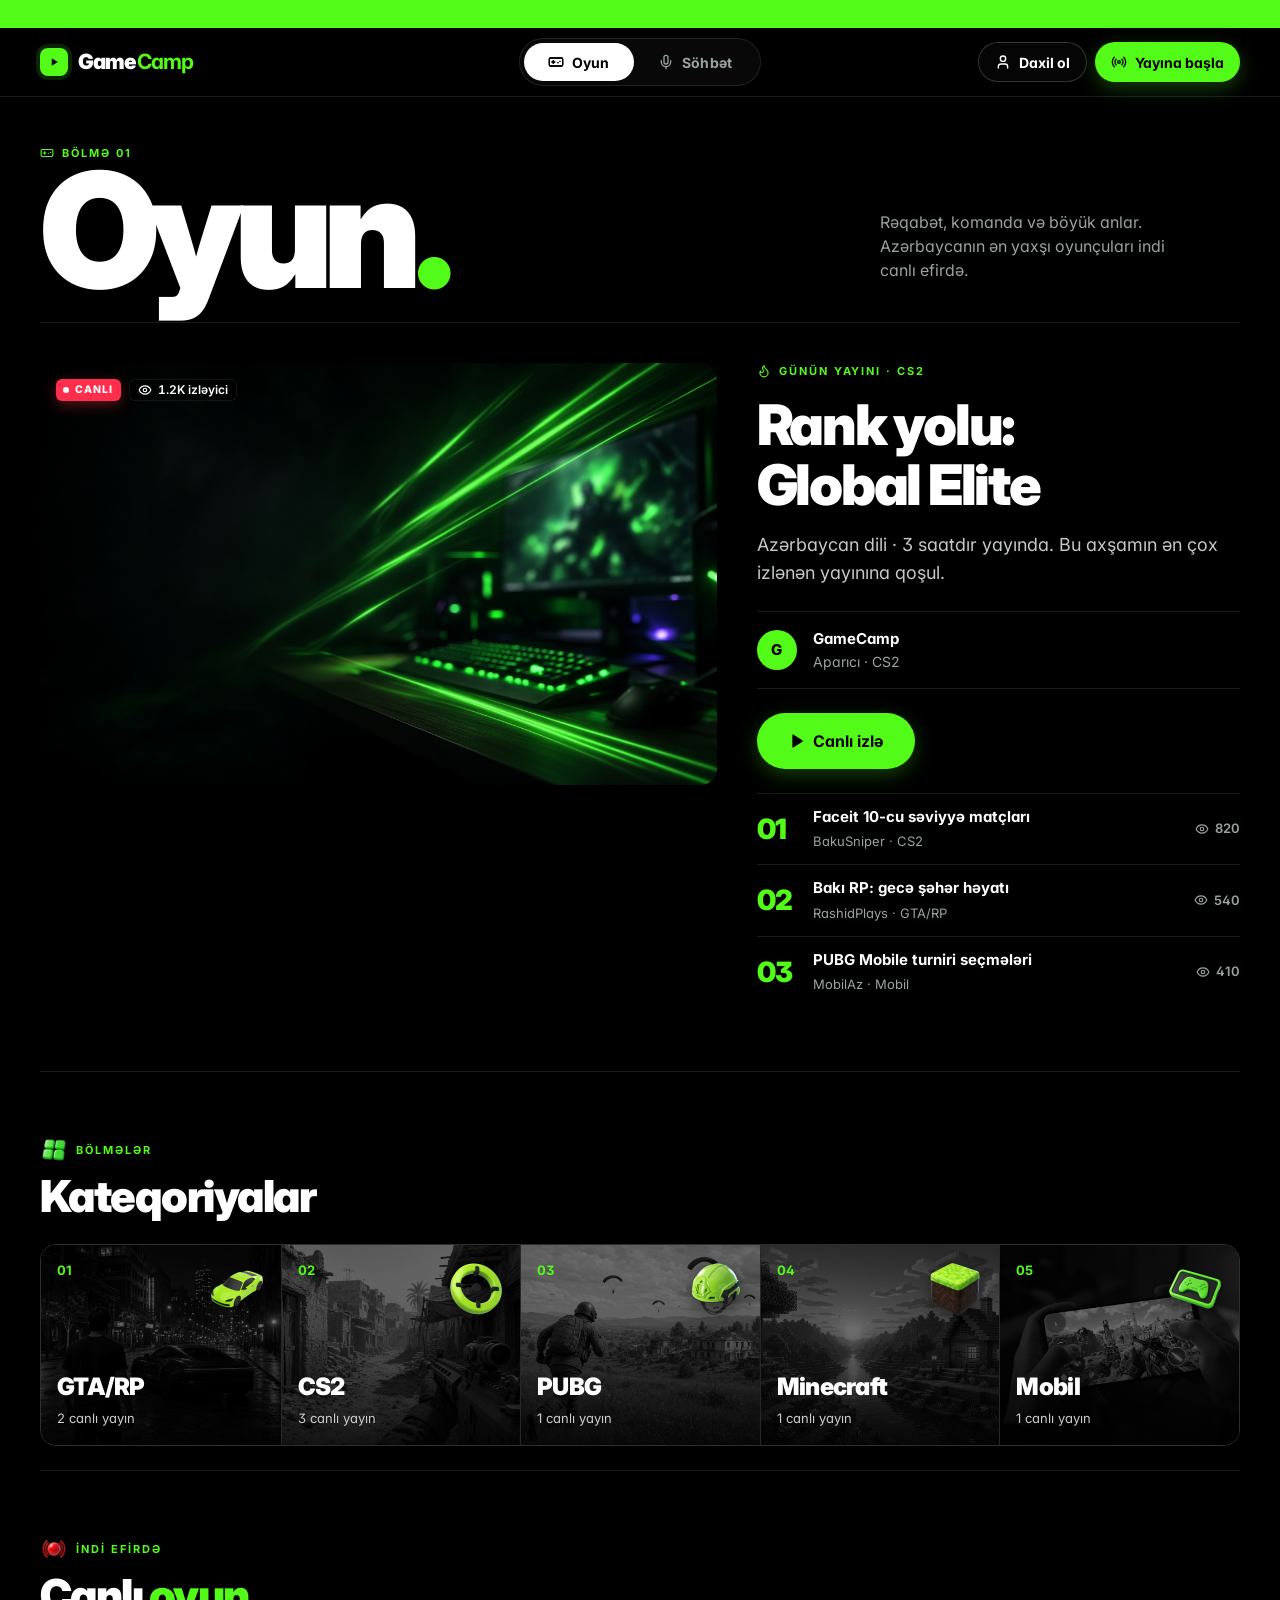
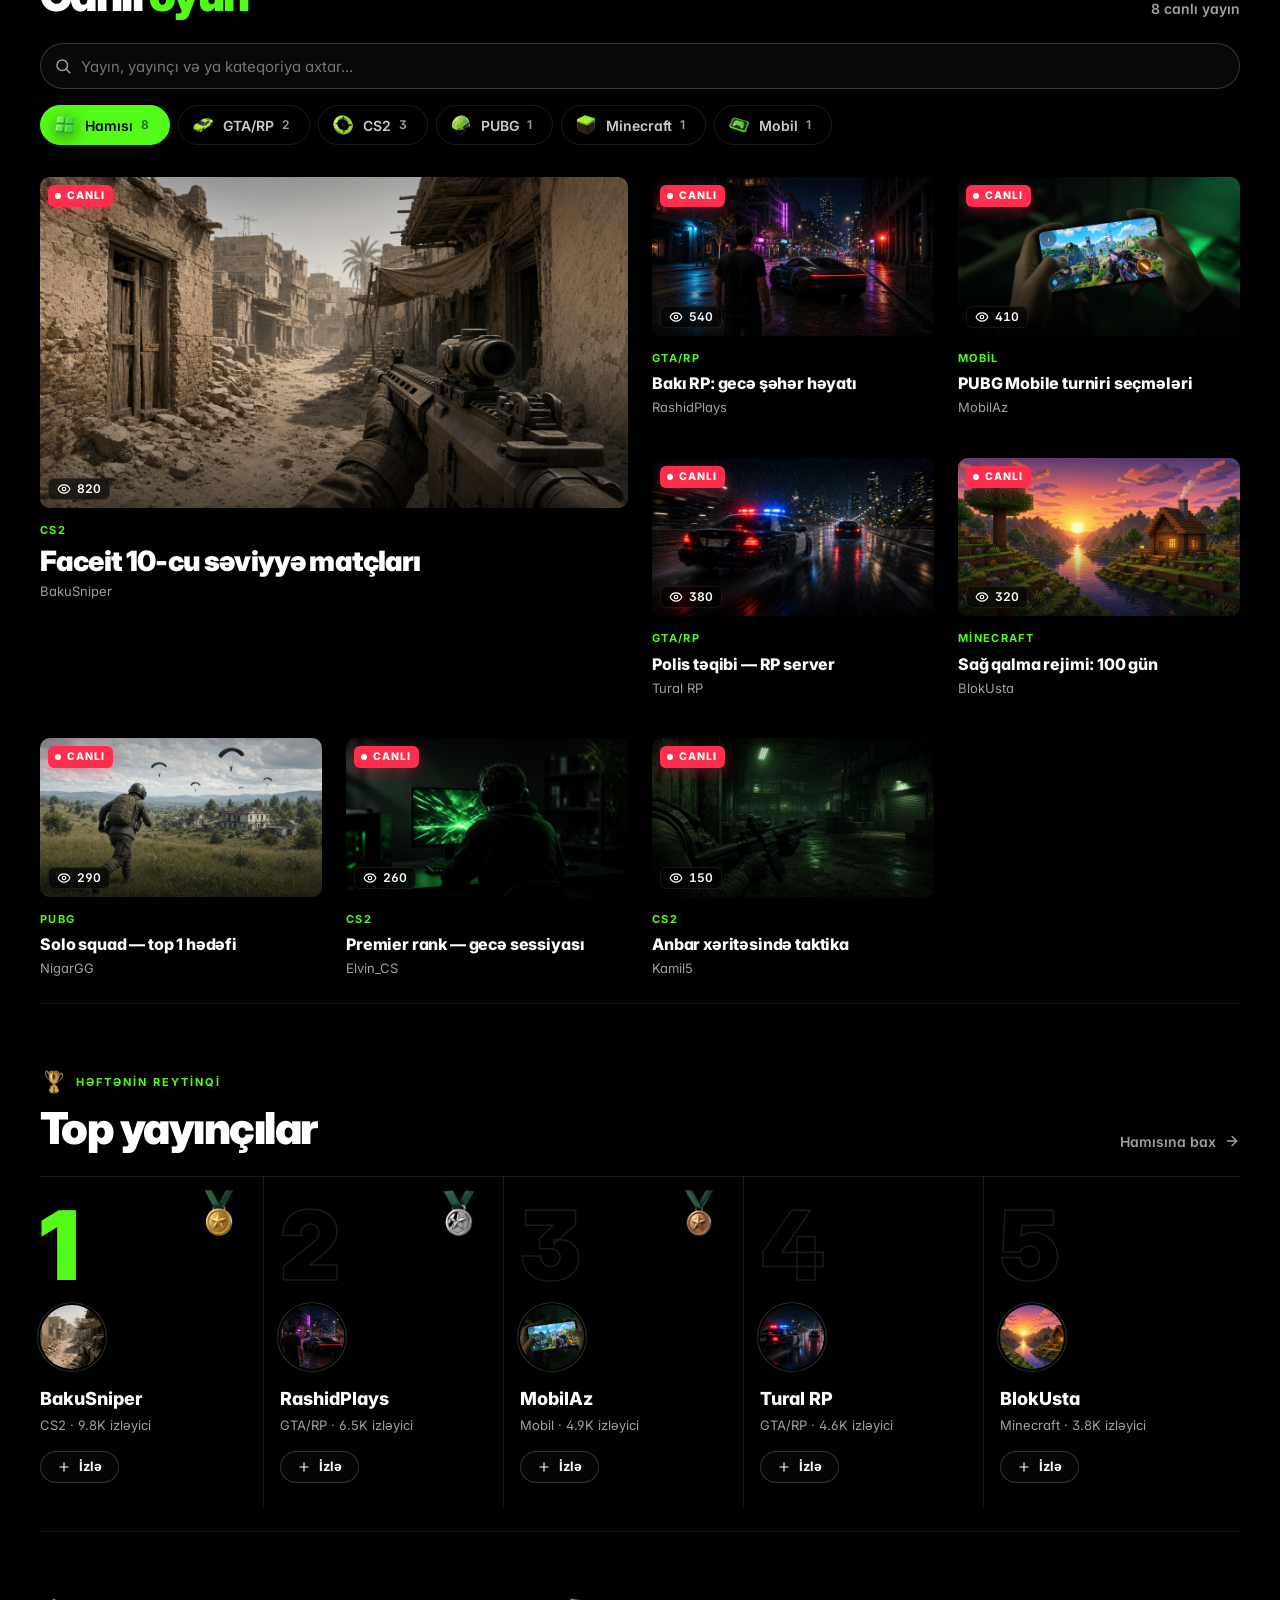
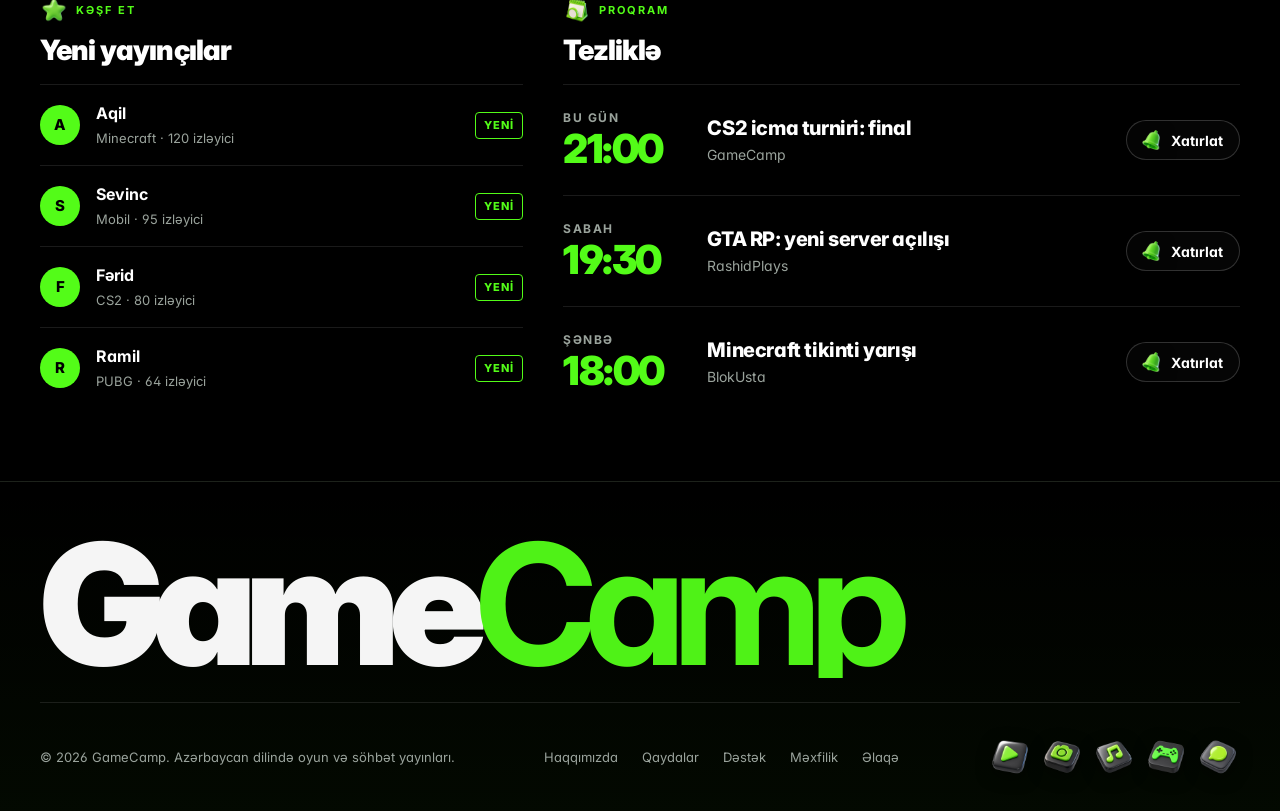
==== commit 4091ef16: "Pro polish: design tokens, refined header/footer, skeleton loaders, stream card hover preview, toast" ====
--- a/index.html
+++ b/index.html
@@ -1,6 +1,6 @@
 <!doctype html><html lang="az"><head><meta charset="utf-8"><meta name="viewport" content="width=device-width,initial-scale=1"><title>GameCamp</title>
-<link rel="stylesheet" href="https://fonts.googleapis.com/css2?family=Inter:wght@400;500;600;700;800;900&display=swap">
-<link rel="stylesheet" href="style.css"><link rel="stylesheet" href="site.css"></head><body>
+<meta name="description" content="GameCamp — Azərbaycan dilində canlı oyun və söhbət yayınları. CS2, PUBG, GTA/RP, podkastlar və musiqi."><meta name="theme-color" content="#000000"><meta property="og:site_name" content="GameCamp"><meta property="og:type" content="website"><meta property="og:title" content="GameCamp — canlı oyun və söhbət"><meta property="og:description" content="GameCamp — Azərbaycan dilində canlı oyun və söhbət yayınları. CS2, PUBG, GTA/RP, podkastlar və musiqi."><meta property="og:image" content="assets/hero_game.jpg"><meta name="twitter:card" content="summary_large_image"><link rel="icon" href="favicon.svg" type="image/svg+xml"><link rel="apple-touch-icon" href="icons3d/live.png"><link rel="preconnect" href="https://fonts.googleapis.com"><link rel="preconnect" href="https://fonts.gstatic.com" crossorigin><link rel="preload" as="style" href="https://fonts.googleapis.com/css2?family=Inter:wght@400;500;600;700;800;900&display=swap"><link rel="stylesheet" href="https://fonts.googleapis.com/css2?family=Inter:wght@400;500;600;700;800;900&display=swap">
+<link rel="stylesheet" href="style.css"><link rel="stylesheet" href="site.css"><link rel="stylesheet" href="pro.css"></head><body>
 <div class="ticker"><div id="tick"></div></div>
 <header><div class="wrap"><a class="logo" href="index.html">Game<b>Camp</b></a>
 <nav class="sw"><button data-w="game" id="bg"></button><button data-w="talk" id="bt"></button></nav>
@@ -8,9 +8,9 @@
 <main class="wrap">
 <section class="mast"><div><div class="kick" id="mk"></div><div class="big" id="big"></div></div><p id="mp"></p></section>
 <section class="issue"><a class="fimg" href="#" id="fimg"></a><div class="ftx" id="ftx"></div></section>
-<div class="sec"><div><div class="kick" id="k1"></div><h2>Kateqoriyalar</h2></div></div><div class="cats" id="cats"></div>
+<div class="sec"><div><div class="kick" id="k1"></div><h2>Kateqoriyalar</h2></div></div><div class="cats" id="cats"><div class="cat sk" aria-hidden="true"></div><div class="cat sk" aria-hidden="true"></div><div class="cat sk" aria-hidden="true"></div><div class="cat sk" aria-hidden="true"></div><div class="cat sk" aria-hidden="true"></div></div>
 <div class="sec"><div><div class="kick" id="k2"></div><h2>Canlı <em id="hw"></em></h2></div><span class="cnt" id="cnt"></span></div>
-<div class="srch"><svg width="18" height="18" viewBox="0 0 24 24" fill="none" stroke="currentColor" stroke-width="2" stroke-linecap="round"><circle cx="11" cy="11" r="7"/><path d="m21 21-4.3-4.3"/></svg><input id="sq" type="search" placeholder="Yayın, yayınçı və ya kateqoriya axtar..." aria-label="Yayın axtar"></div><div class="chips" id="chips"></div><div class="grid" id="grid"></div>
+<div class="srch"><svg width="18" height="18" viewBox="0 0 24 24" fill="none" stroke="currentColor" stroke-width="2" stroke-linecap="round"><circle cx="11" cy="11" r="7"/><path d="m21 21-4.3-4.3"/></svg><input id="sq" type="search" placeholder="Yayın, yayınçı və ya kateqoriya axtar..." aria-label="Yayın axtar"></div><div class="chips" id="chips"></div><div class="grid" id="grid" aria-busy="true"><div class="skc" aria-hidden="true"><div class="th sk"></div><div class="skl sk" style="width:30%"></div><div class="skl w2 sk"></div><div class="skl w3 sk"></div></div><div class="skc" aria-hidden="true"><div class="th sk"></div><div class="skl sk" style="width:30%"></div><div class="skl w2 sk"></div><div class="skl w3 sk"></div></div><div class="skc" aria-hidden="true"><div class="th sk"></div><div class="skl sk" style="width:30%"></div><div class="skl w2 sk"></div><div class="skl w3 sk"></div></div><div class="skc" aria-hidden="true"><div class="th sk"></div><div class="skl sk" style="width:30%"></div><div class="skl w2 sk"></div><div class="skl w3 sk"></div></div><div class="skc" aria-hidden="true"><div class="th sk"></div><div class="skl sk" style="width:30%"></div><div class="skl w2 sk"></div><div class="skl w3 sk"></div></div><div class="skc" aria-hidden="true"><div class="th sk"></div><div class="skl sk" style="width:30%"></div><div class="skl w2 sk"></div><div class="skl w3 sk"></div></div><div class="skc" aria-hidden="true"><div class="th sk"></div><div class="skl sk" style="width:30%"></div><div class="skl w2 sk"></div><div class="skl w3 sk"></div></div><div class="skc" aria-hidden="true"><div class="th sk"></div><div class="skl sk" style="width:30%"></div><div class="skl w2 sk"></div><div class="skl w3 sk"></div></div></div>
 <div class="sec"><div><div class="kick" id="k3"></div><h2>Top yayınçılar</h2></div><a class="lnk" href="#grid" id="l1" data-js="1"></a></div><div class="rank" id="ranks"></div>
 <div class="sec" style="padding-bottom:0"></div>
 <div class="two"><div class="col"><div class="kick" id="k4"></div><h3>Yeni yayınçılar</h3><div id="neu"></div></div>
@@ -19,10 +19,10 @@
 <footer><div class="wrap"><div class="fbig">Game<b>Camp</b></div>
 <div class="fl"><span>© 2026 GameCamp. Azərbaycan dilində oyun və söhbət yayınları.</span><nav><a href="info.html?p=about">Haqqımızda</a><a href="info.html?p=rules">Qaydalar</a><a href="info.html?p=support">Dəstək</a><a href="info.html?p=privacy">Məxfilik</a><a href="info.html?p=contact">Əlaqə</a></nav><div class="soc"><a href="info.html?p=social&amp;s=YouTube" aria-label="YouTube" class="sc" data-s="s_video"></a><a href="info.html?p=social&amp;s=Instagram" aria-label="Instagram" class="sc" data-s="s_camera"></a><a href="info.html?p=social&amp;s=TikTok" aria-label="TikTok" class="sc" data-s="s_music"></a><a href="info.html?p=social&amp;s=Kick" aria-label="Kick" class="sc" data-s="s_game"></a><a href="info.html?p=social&amp;s=Discord" aria-label="Discord" class="sc" data-s="s_chat"></a></div></div></div></footer>
 <script src="data.js"></script><script src="site.js"></script><script>
-const card=x=>`<a class="card" href="watch.html?id=${x[0]}"><div class="th"><img src="assets/${x[0]}.jpg" alt=""><span class="live">CANLI</span><span class="pill">${ic('eye',14)}${fmt(x[4])}</span></div><div class="k">${x[3]}</div><div class="ti">${x[1]}</div><div class="sub">${x[2]}</div></a>`;
+const card=x=>`<a class="card" href="watch.html?id=${x[0]}"><div class="th"><img src="assets/${x[0]}.jpg" alt="${x[1]}" width="640" height="360"><span class="live">CANLI</span><span class="pill">${ic('eye',14)}${fmt(x[4])}</span><span class="pv">${ic('play',22)}</span><span class="pvbar"></span></div><div class="k">${x[3]}</div><div class="ti">${x[1]}</div><div class="sub">${x[2]}</div></a>`;
 bg.innerHTML=ic('gamepad')+'Oyun';bt.innerHTML=ic('mic')+'Söhbət';b2.innerHTML=ic('radio')+'Yayına başla';l1.innerHTML='Hamısına bax'+ic('arrow');
 
-boot(d=>{const f=d.feat,g=W=='game';k1.innerHTML=i3('grid',28)+'Bölmələr';k2.innerHTML=i3('live',28)+'İndi efirdə';k3.innerHTML=i3('trophy',28)+'Həftənin reytinqi';k4.innerHTML=i3('star',28)+'Kəşf et';k5.innerHTML=i3('calendar',28)+'Proqram';document.querySelectorAll('.sc').forEach(a=>a.innerHTML=i3(a.dataset.s,44));hw.textContent=d.h;
+boot(d=>{const f=d.feat,g=W=='game';k1.innerHTML=i3('grid',28)+'Bölmələr';k2.innerHTML=i3('live',28)+'İndi efirdə';k3.innerHTML=i3('trophy',28)+'Həftənin reytinqi';k4.innerHTML=i3('star',28)+'Kəşf et';k5.innerHTML=i3('calendar',28)+'Proqram';document.querySelectorAll('.sc').forEach(a=>a.innerHTML=i3(a.dataset.s,44));hw.textContent=d.h;document.title=(g?'Oyun':'Söhbət')+' yayınları · GameCamp';grid.removeAttribute('aria-busy');
 tick.innerHTML=[...d.s,...d.s].slice(0,10).map(x=>`<span>${ic('radio',12)}${x[2].toUpperCase()} · ${x[3].toUpperCase()} · ${fmt(x[4])}</span>`).join('');
 mk.innerHTML=ic(g?'gamepad':'mic',14)+(g?'Bölmə 01':'Bölmə 02');big.innerHTML=g?'Oyun<span>.</span>':'Söhbət<span>.</span>';
 mp.textContent=g?'Rəqabət, komanda və böyük anlar. Azərbaycanın ən yaxşı oyunçuları indi canlı efirdə.':'Mövzular, qonaqlar və musiqi. Səmimi söhbətlər Azərbaycan dilində, canlı efirdə.';
@@ -31,7 +31,7 @@
 <div class="toplist">`+d.s.slice(0,3).map((x,i)=>`<a class="tl" href="watch.html?id=${x[0]}"><span class="n">0${i+1}</span><div><b>${x[1]}</b><small>${x[2]} · ${x[3]}</small></div><span class="v">${ic('eye',14)}${fmt(x[4])}</span></a>`).join('')+'</div>';
 cats.innerHTML=d.cats.slice(1).map((c,i)=>{const s=d.s.filter(x=>x[3]==c);return `<div class="cat" data-t="${c}">${i3(CI[c],64,'t3')}<img src="assets/${s[0][0]}.jpg" alt=""><span class="no">0${i+1}</span><div><b>${c}</b><small>${s.length} canlı yayın</small></div></div>`}).join('');
 cats.querySelectorAll('.cat').forEach(t=>t.onclick=()=>{C=t.dataset.t;chips();document.getElementById('chips').scrollIntoView({behavior:'smooth',block:'center'})});
-ranks.innerHTML=d.s.slice(0,5).map((x,i)=>`<div class="rk">${i<3?i3('medal'+(i+1),56,'md'):''}<div class="no">${i+1}</div><div class="ph"><img src="assets/${x[0]}.jpg" alt=""></div><b>${x[2]}</b><small>${x[3]} · ${fmt(x[4]*12)} izləyici</small><a class="btn g" href="watch.html?id=${x[0]}">${ic('plus',14)}İzlə</a></div>`).join('');
+ranks.innerHTML=d.s.slice(0,5).map((x,i)=>`<div class="rk">${i<3?i3('medal'+(i+1),56,'md'):''}<div class="no">${i+1}</div><div class="ph"><img src="assets/${x[0]}.jpg" alt="${x[1]}" width="640" height="360"></div><b>${x[2]}</b><small>${x[3]} · ${fmt(x[4]*12)} izləyici</small><a class="btn g" href="watch.html?id=${x[0]}">${ic('plus',14)}İzlə</a></div>`).join('');
 neu.innerHTML=d.neu.map(n=>`<div class="nw"><span class="av">${n[0][0]}</span><div><b>${n[0]}</b><small>${n[1]} · ${n[2]}</small></div><span class="tag">YENİ</span></div>`).join('');
 soon.innerHTML=d.soon.map(n=>`<div class="ev"><div class="d"><small>${n[0]}</small><b>${n[1]}</b></div><div class="x"><b>${n[2]}</b><small>${n[3]}</small></div><button type="button" class="btn g rm" data-r="${n[2]}">${i3('bell',24)}<span class="hm">Xatırlat</span></button></div>`).join('');
 const RM=()=>GC.LS.get(GC.ukey('remind'),[]);
@@ -41,4 +41,4 @@
 l1.onclick=e=>{e.preventDefault();C='Hamısı';window.SQ='';sq.value='';chips();grid.scrollIntoView({behavior:'smooth',block:'start'})};
 addEventListener('hashchange',()=>{const w=location.hash=='#talk'?'talk':'game';if(w!=W)document.querySelector('[data-w="'+w+'"]').click()});
 document.addEventListener('gc-auth',()=>document.querySelector('[data-w].on').click());
-</script></body></html>
+</script><script src="pro.js"></script></body></html>
--- a/pro.css
+++ b/pro.css
@@ -0,0 +1,96 @@
+/* GameCamp pro polish layer: design tokens, states, skeletons, micro-interactions */
+:root{--sp1:4px;--sp2:8px;--sp3:12px;--sp4:16px;--sp5:24px;--sp6:32px;--sp7:48px;--sp8:64px;
+--r:10px;--rm:16px;--rl:20px;--rp:999px;
+--sh1:0 1px 2px rgba(0,0,0,.4);--sh2:0 8px 24px rgba(0,0,0,.45);--sh3:0 24px 64px rgba(0,0,0,.6);
+--t2:#9aa39c;--t3:#6b736d;--line:rgba(255,255,255,.1);--line2:rgba(255,255,255,.18);
+--ease:cubic-bezier(.2,.7,.2,1);--live:#ff2e4d}
+html{scroll-behavior:smooth;scroll-padding-top:96px}
+body{font-feature-settings:"ss01","cv11";text-rendering:optimizeLegibility;line-height:1.5}
+::selection{background:var(--c);color:#000}
+h1,h2,h3,.big,.fbig{text-wrap:balance}p{text-wrap:pretty}
+/* focus */
+:focus{outline:none}:focus-visible{outline:2px solid var(--c);outline-offset:3px;border-radius:var(--r)}
+.btn:focus-visible,.chip:focus-visible,.sw button:focus-visible,.sw a:focus-visible{outline-offset:2px;border-radius:var(--rp)}
+.card:focus-visible{outline:none}.card:focus-visible .th{box-shadow:0 0 0 2px #000,0 0 0 4px var(--c)}
+/* header */
+.ticker{height:28px;font-size:11px;letter-spacing:.12em}
+header{background:rgba(0,0,0,.72);backdrop-filter:saturate(160%) blur(16px);-webkit-backdrop-filter:saturate(160%) blur(16px);transition:box-shadow .3s var(--ease),border-color .3s}
+header.is-scrolled{box-shadow:0 10px 30px rgba(0,0,0,.55);border-bottom-color:var(--line2)}
+@media(min-width:601px){header .wrap{height:68px}}
+.logo{display:inline-flex;align-items:center;gap:0;font-size:21px;white-space:nowrap}.logo::before{margin-right:10px}.btn{white-space:nowrap}
+.logo::before{content:"";width:28px;height:28px;border-radius:8px;background:var(--c) url("data:image/svg+xml,%3Csvg xmlns='http://www.w3.org/2000/svg' viewBox='0 0 24 24'%3E%3Cpath d='M9 7v10l8-5z' fill='%23000'/%3E%3C/svg%3E") center/18px no-repeat;box-shadow:0 0 0 4px rgba(var(--rgb),.14);transition:background-color .3s}
+.sw{background:rgba(255,255,255,.03)}.sw button,.sw a{height:38px;transition:background .25s var(--ease),color .25s}
+.sw button:not(.on):hover{color:#fff}
+/* buttons */
+.btn{transition:transform .18s var(--ease),background .2s,border-color .2s,box-shadow .2s,color .2s;will-change:transform}
+.btn.g{border-color:var(--line2);background:rgba(255,255,255,.02)}.btn.g:hover{border-color:rgba(255,255,255,.5);background:rgba(255,255,255,.06)}
+.btn.p{box-shadow:0 6px 20px rgba(var(--rgb),.25)}.btn.p:hover{box-shadow:0 10px 28px rgba(var(--rgb),.38);transform:translateY(-1px)}
+.btn:active,.chip:active{transform:translateY(0) scale(.97)}
+.chip{transition:background .2s,border-color .2s,color .2s,transform .15s}
+/* type scale (editorial) */
+.kick{font-size:11px;letter-spacing:.18em}
+h2{font-size:44px;line-height:48px;letter-spacing:-.035em}
+.sec{padding:var(--sp8) 0 var(--sp5);margin-top:var(--sp5)}
+.dek{color:#c3c9c4}
+/* live badge + pills */
+.live{background:var(--live);border-radius:6px;height:22px;padding:0 8px 0 7px;font-size:10.5px;letter-spacing:.1em;box-shadow:0 4px 14px rgba(255,46,77,.35)}
+.live::before{box-shadow:0 0 0 0 rgba(255,255,255,.7);animation:pl 1.6s infinite}
+@keyframes pl{0%{box-shadow:0 0 0 0 rgba(255,255,255,.7)}70%{box-shadow:0 0 0 6px rgba(255,255,255,0)}100%{box-shadow:0 0 0 0 rgba(255,255,255,0)}}
+.pill{border-radius:6px;height:22px;background:rgba(0,0,0,.6);border:1px solid rgba(255,255,255,.08);font-variant-numeric:tabular-nums}
+/* stream cards */
+.card{display:block;border-radius:var(--r);transition:transform .3s var(--ease)}
+.card:hover{transform:translateY(-3px)}
+.th{border-radius:var(--r);box-shadow:var(--sh1);transition:box-shadow .3s var(--ease)}
+.card:hover .th{box-shadow:0 0 0 1px rgba(var(--rgb),.6),0 18px 40px rgba(0,0,0,.55),0 0 32px rgba(var(--rgb),.12)}
+.th::after{content:"";position:absolute;inset:0;background:linear-gradient(180deg,rgba(0,0,0,.25),transparent 30%,transparent 55%,rgba(0,0,0,.6));pointer-events:none}
+.th .live,.th .pill{z-index:2}
+.th .pv{position:absolute;inset:0;margin:auto;width:56px;height:56px;border-radius:50%;background:rgba(var(--rgb),.95);color:#000;display:grid;place-items:center;z-index:2;opacity:0;transform:scale(.8);transition:opacity .25s,transform .3s var(--ease);box-shadow:0 0 0 8px rgba(var(--rgb),.18)}
+.card:hover .pv,.card:focus-visible .pv{opacity:1;transform:none}
+.th .pvbar{position:absolute;left:0;right:0;bottom:0;height:3px;background:var(--c);transform:scaleX(0);transform-origin:left;z-index:3;transition:transform 2.4s linear}
+.card:hover .pvbar{transform:scaleX(1)}
+.card:hover img{transform:scale(1.06);filter:saturate(1.15)}
+.card .k{margin:14px 0 6px}.ti{font-size:16px;line-height:22px}
+.card:hover .ti{text-decoration:none;color:var(--c)}
+/* skeleton loaders */
+.th,.fimg,.cat,.rk .ph,.player{background:#0d110e}
+.sk{background:linear-gradient(100deg,#0d110e 20%,#18201a 40%,#0d110e 60%) 0 0/300% 100%;animation:sk 1.3s linear infinite}
+@keyframes sk{to{background-position:-150% 0}}
+.th img,.fimg img,.rk .ph img,.cat>img:not(.i3){opacity:0;transition:opacity .45s var(--ease),transform .5s,filter .5s}
+img.in{opacity:1!important}.cat>img.in:not(.i3){opacity:1}
+.skc .th{aspect-ratio:16/9}.skl{height:12px;border-radius:6px;margin-top:14px}.skl.w2{width:70%;height:16px;margin-top:10px}.skl.w3{width:45%;margin-top:8px}
+/* categories */
+.cats{border-color:var(--line2)}.cat{transition:background .3s}.cat::after{content:"";position:absolute;inset:0;background:linear-gradient(transparent 40%,rgba(0,0,0,.75));pointer-events:none}
+.cat:hover::before{content:"";position:absolute;inset:0;box-shadow:inset 0 0 0 2px var(--c);z-index:2;pointer-events:none}
+/* empty state */
+.empty{display:flex;flex-direction:column;align-items:center;gap:12px;padding:64px 24px;background:rgba(255,255,255,.015);border-color:var(--line2);font-size:15px}
+.empty .i3{width:72px;height:72px;opacity:.9}.empty b{color:#fff;font-size:18px}
+/* toasts */
+.toast{display:flex;align-items:center;gap:10px;background:rgba(16,20,17,.92);backdrop-filter:blur(14px);color:#fff;border:1px solid var(--line2);border-left:3px solid var(--c);border-radius:12px;padding:12px 18px 12px 14px;box-shadow:var(--sh3);font-weight:600;text-align:left;transition:opacity .25s,transform .35s var(--ease)}
+.toast::before{content:"";flex:none;width:20px;height:20px;border-radius:50%;background:var(--c) url("data:image/svg+xml,%3Csvg xmlns='http://www.w3.org/2000/svg' viewBox='0 0 24 24' fill='none' stroke='%23000' stroke-width='3' stroke-linecap='round' stroke-linejoin='round'%3E%3Cpath d='m5 12 5 5 9-10'/%3E%3C/svg%3E") center/12px no-repeat}
+.toast.err{border-left-color:var(--live)}.toast.err::before{background:var(--live) url("data:image/svg+xml,%3Csvg xmlns='http://www.w3.org/2000/svg' viewBox='0 0 24 24' fill='none' stroke='%23fff' stroke-width='3' stroke-linecap='round'%3E%3Cpath d='M12 7v6M12 17h.01'/%3E%3C/svg%3E") center/12px no-repeat}
+/* modal */
+.mscrim{transition:opacity .2s}.modal{border-radius:var(--rl);box-shadow:var(--sh3);animation:mi .32s var(--ease)}
+@keyframes mi{from{opacity:0;transform:translateY(12px) scale(.98)}}
+.modal input,.ipg input,.ipg textarea{background:#050706;transition:border-color .2s,box-shadow .2s}
+.modal input:focus,.ipg input:focus,.ipg textarea:focus,.srch input:focus{box-shadow:0 0 0 4px rgba(var(--rgb),.15)}
+.srch input{background:rgba(255,255,255,.03);border-color:var(--line2)}
+/* user menu */
+.umenu{border-radius:14px;box-shadow:var(--sh3);animation:mi .2s var(--ease)}
+/* rank / lists */
+.rk{transition:background .25s}.rk:hover{background:linear-gradient(180deg,rgba(var(--rgb),.05),transparent)}
+.rk .ph{box-shadow:0 0 0 2px #000,0 0 0 3px var(--line2)}
+.tl{transition:padding .25s var(--ease)}.tl:hover{padding-left:8px}.tl:hover b{color:var(--c)}
+.ev,.nw{transition:background .2s}
+/* footer */
+footer{margin-top:var(--sp8);background:linear-gradient(180deg,transparent,rgba(var(--rgb),.035))}
+.fbig{font-size:168px;line-height:148px;-webkit-text-stroke:0;opacity:.96}
+.fl{font-size:13px}.fl nav a{transition:color .2s}
+/* 404 */
+.nf{min-height:60vh;display:flex;flex-direction:column;justify-content:center;align-items:flex-start;padding:64px 0;gap:16px}
+.nf .big{font-size:200px;line-height:170px}.nf p{color:var(--t2);font-size:18px;max-width:480px}.nf .acts{display:flex;gap:12px;flex-wrap:wrap;margin-top:8px}
+/* scrollbar */
+*{scrollbar-color:#2a312c transparent}::-webkit-scrollbar{width:10px;height:10px}::-webkit-scrollbar-thumb{background:#232a25;border-radius:10px;border:2px solid #000}
+@media(max-width:600px){h2{font-size:30px;line-height:34px}.fbig{font-size:60px;line-height:58px}.nf .big{font-size:110px;line-height:100px}.logo{font-size:19px}.logo::before{width:24px;height:24px;background-size:15px}.sec{padding:40px 0 16px;margin-top:16px}.toast{bottom:20px}.th .pv{display:none}}
+@media(prefers-reduced-motion:reduce){*,*::before,*::after{animation-duration:.01ms!important;animation-iteration-count:1!important;transition-duration:.01ms!important;scroll-behavior:auto!important}.ticker div{animation:none}}
+@media(max-width:600px){header .r .btn.p{height:36px;padding:0 12px;font-size:13px}.logo::before{margin-right:8px}.nf{padding:40px 0;min-height:auto}}
+@media(max-width:420px){header .r .btn.p svg{display:none}header .r{gap:6px}header .r .btn{padding:0 10px}.logo{font-size:18px}.logo::before{width:22px;height:22px;margin-right:6px;vertical-align:-5px}}
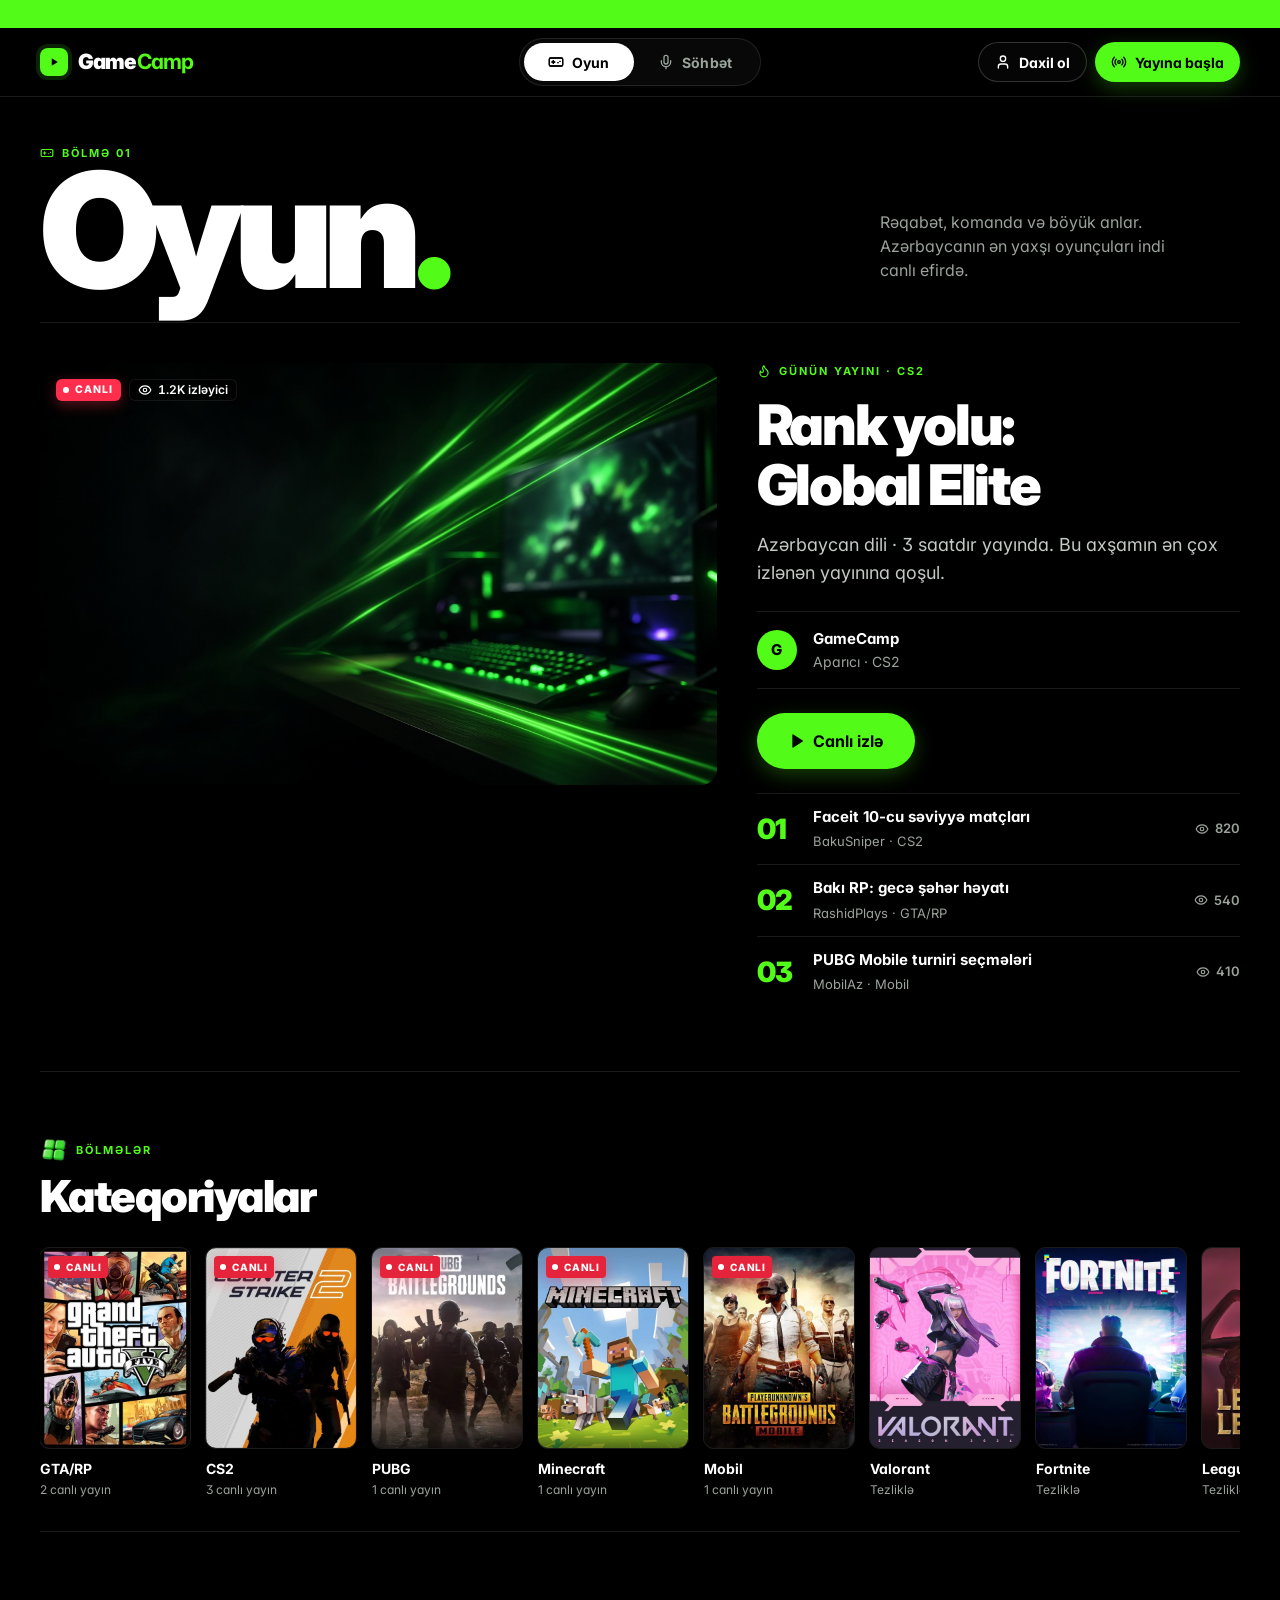
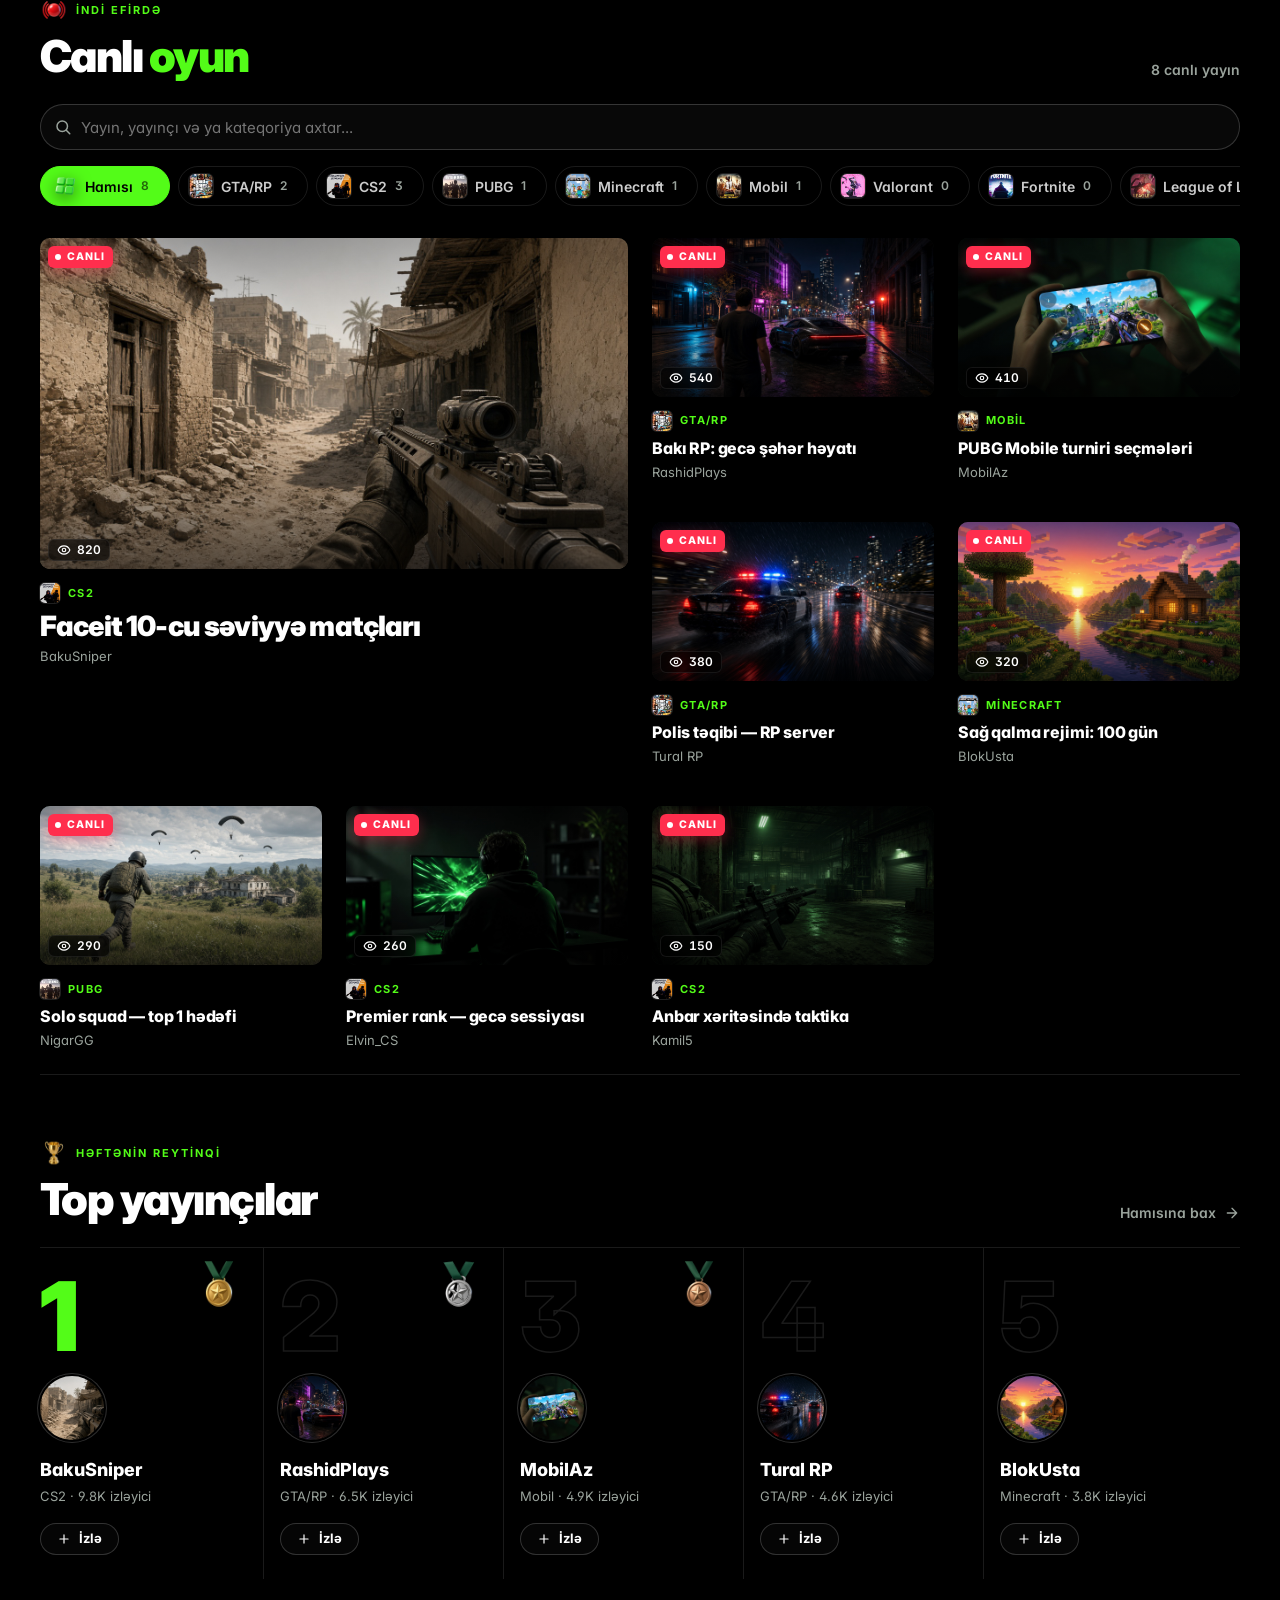
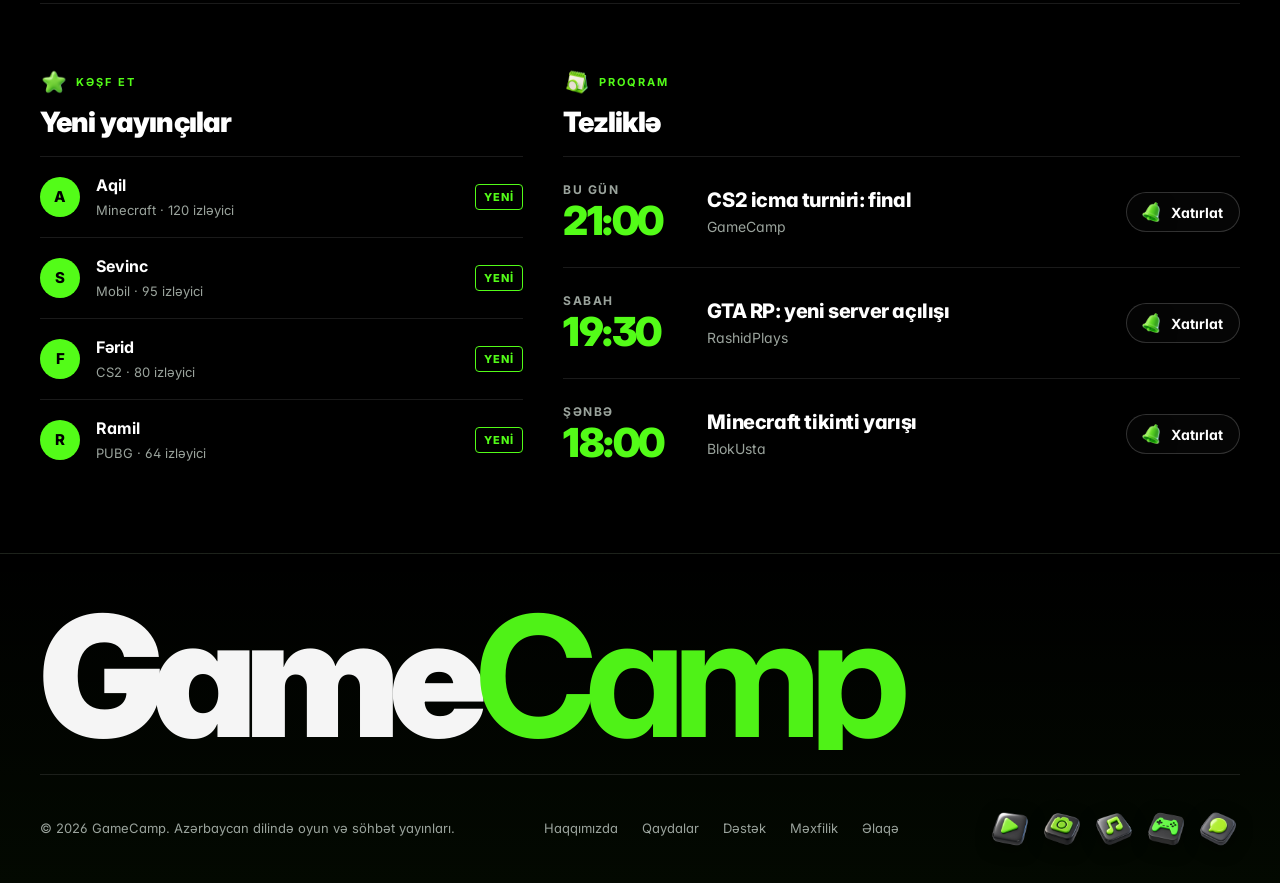
==== commit d3de7acf: "Game categories: official cover art tiles and icons, more popular games" ====
--- a/index.html
+++ b/index.html
@@ -1,6 +1,6 @@
 <!doctype html><html lang="az"><head><meta charset="utf-8"><meta name="viewport" content="width=device-width,initial-scale=1"><title>GameCamp</title>
 <meta name="description" content="GameCamp — Azərbaycan dilində canlı oyun və söhbət yayınları. CS2, PUBG, GTA/RP, podkastlar və musiqi."><meta name="theme-color" content="#000000"><meta property="og:site_name" content="GameCamp"><meta property="og:type" content="website"><meta property="og:title" content="GameCamp — canlı oyun və söhbət"><meta property="og:description" content="GameCamp — Azərbaycan dilində canlı oyun və söhbət yayınları. CS2, PUBG, GTA/RP, podkastlar və musiqi."><meta property="og:image" content="assets/hero_game.jpg"><meta name="twitter:card" content="summary_large_image"><link rel="icon" href="favicon.svg" type="image/svg+xml"><link rel="apple-touch-icon" href="icons3d/live.png"><link rel="preconnect" href="https://fonts.googleapis.com"><link rel="preconnect" href="https://fonts.gstatic.com" crossorigin><link rel="preload" as="style" href="https://fonts.googleapis.com/css2?family=Inter:wght@400;500;600;700;800;900&display=swap"><link rel="stylesheet" href="https://fonts.googleapis.com/css2?family=Inter:wght@400;500;600;700;800;900&display=swap">
-<link rel="stylesheet" href="style.css"><link rel="stylesheet" href="site.css"><link rel="stylesheet" href="pro.css"></head><body>
+<link rel="stylesheet" href="style.css"><link rel="stylesheet" href="site.css"><link rel="stylesheet" href="pro.css"><link rel="stylesheet" href="games.css"></head><body>
 <div class="ticker"><div id="tick"></div></div>
 <header><div class="wrap"><a class="logo" href="index.html">Game<b>Camp</b></a>
 <nav class="sw"><button data-w="game" id="bg"></button><button data-w="talk" id="bt"></button></nav>
@@ -19,7 +19,7 @@
 <footer><div class="wrap"><div class="fbig">Game<b>Camp</b></div>
 <div class="fl"><span>© 2026 GameCamp. Azərbaycan dilində oyun və söhbət yayınları.</span><nav><a href="info.html?p=about">Haqqımızda</a><a href="info.html?p=rules">Qaydalar</a><a href="info.html?p=support">Dəstək</a><a href="info.html?p=privacy">Məxfilik</a><a href="info.html?p=contact">Əlaqə</a></nav><div class="soc"><a href="info.html?p=social&amp;s=YouTube" aria-label="YouTube" class="sc" data-s="s_video"></a><a href="info.html?p=social&amp;s=Instagram" aria-label="Instagram" class="sc" data-s="s_camera"></a><a href="info.html?p=social&amp;s=TikTok" aria-label="TikTok" class="sc" data-s="s_music"></a><a href="info.html?p=social&amp;s=Kick" aria-label="Kick" class="sc" data-s="s_game"></a><a href="info.html?p=social&amp;s=Discord" aria-label="Discord" class="sc" data-s="s_chat"></a></div></div></div></footer>
 <script src="data.js"></script><script src="site.js"></script><script>
-const card=x=>`<a class="card" href="watch.html?id=${x[0]}"><div class="th"><img src="assets/${x[0]}.jpg" alt="${x[1]}" width="640" height="360"><span class="live">CANLI</span><span class="pill">${ic('eye',14)}${fmt(x[4])}</span><span class="pv">${ic('play',22)}</span><span class="pvbar"></span></div><div class="k">${x[3]}</div><div class="ti">${x[1]}</div><div class="sub">${x[2]}</div></a>`;
+const card=x=>`<a class="card" href="watch.html?id=${x[0]}"><div class="th"><img src="assets/${x[0]}.jpg" alt="${x[1]}" width="640" height="360"><span class="live">CANLI</span><span class="pill">${ic('eye',14)}${fmt(x[4])}</span><span class="pv">${ic('play',22)}</span><span class="pvbar"></span></div><div class="k">${gi(x[3],20)}${x[3]}</div><div class="ti">${x[1]}</div><div class="sub">${x[2]}</div></a>`;
 bg.innerHTML=ic('gamepad')+'Oyun';bt.innerHTML=ic('mic')+'Söhbət';b2.innerHTML=ic('radio')+'Yayına başla';l1.innerHTML='Hamısına bax'+ic('arrow');
 
 boot(d=>{const f=d.feat,g=W=='game';k1.innerHTML=i3('grid',28)+'Bölmələr';k2.innerHTML=i3('live',28)+'İndi efirdə';k3.innerHTML=i3('trophy',28)+'Həftənin reytinqi';k4.innerHTML=i3('star',28)+'Kəşf et';k5.innerHTML=i3('calendar',28)+'Proqram';document.querySelectorAll('.sc').forEach(a=>a.innerHTML=i3(a.dataset.s,44));hw.textContent=d.h;document.title=(g?'Oyun':'Söhbət')+' yayınları · GameCamp';grid.removeAttribute('aria-busy');
@@ -29,7 +29,7 @@
 const fid=f.id||d.s[0][0];fimg.href=ftx.dataset.h='watch.html?id='+fid;fimg.innerHTML=`<img src="assets/${f.img}.jpg" alt=""><div class="tags"><span class="live">CANLI</span><span class="pill">${ic('eye',14)}${f.v} izləyici</span></div>`;
 ftx.innerHTML=`<div class="kick">${ic('flame',14)}Günün yayını · ${f.cat}</div><h1>${f.t}</h1><p class="dek">${f.m}. Bu axşamın ən çox izlənən yayınına qoşul.</p><div class="by"><span class="av">${f.who[0]}</span><div><b>${f.who}</b>Aparıcı · ${f.cat}</div></div><a class="btn p lg" href="watch.html?id=${fid}" style="align-self:flex-start">${ic('play')}Canlı izlə</a>
 <div class="toplist">`+d.s.slice(0,3).map((x,i)=>`<a class="tl" href="watch.html?id=${x[0]}"><span class="n">0${i+1}</span><div><b>${x[1]}</b><small>${x[2]} · ${x[3]}</small></div><span class="v">${ic('eye',14)}${fmt(x[4])}</span></a>`).join('')+'</div>';
-cats.innerHTML=d.cats.slice(1).map((c,i)=>{const s=d.s.filter(x=>x[3]==c);return `<div class="cat" data-t="${c}">${i3(CI[c],64,'t3')}<img src="assets/${s[0][0]}.jpg" alt=""><span class="no">0${i+1}</span><div><b>${c}</b><small>${s.length} canlı yayın</small></div></div>`}).join('');
+cats.classList.toggle('gm',g);cats.innerHTML=d.cats.slice(1).map((c,i)=>{const s=d.s.filter(x=>x[3]==c);return g&&GI[c]?`<div class="cat gc" data-t="${c}" title="${GI[c][1]}"><div class="bx"><img src="assets/games/${GI[c][0]}.webp" alt="${GI[c][1]}" width="450" height="600">${s.length?'<span class="live">CANLI</span>':''}</div><b>${c}</b><small>${s.length?s.length+' canlı yayın':'Tezliklə'}</small></div>`:`<div class="cat" data-t="${c}">${i3(CI[c],64,'t3')}<img src="assets/${s[0][0]}.jpg" alt=""><span class="no">0${i+1}</span><div><b>${c}</b><small>${s.length} canlı yayın</small></div></div>`}).join('');
 cats.querySelectorAll('.cat').forEach(t=>t.onclick=()=>{C=t.dataset.t;chips();document.getElementById('chips').scrollIntoView({behavior:'smooth',block:'center'})});
 ranks.innerHTML=d.s.slice(0,5).map((x,i)=>`<div class="rk">${i<3?i3('medal'+(i+1),56,'md'):''}<div class="no">${i+1}</div><div class="ph"><img src="assets/${x[0]}.jpg" alt="${x[1]}" width="640" height="360"></div><b>${x[2]}</b><small>${x[3]} · ${fmt(x[4]*12)} izləyici</small><a class="btn g" href="watch.html?id=${x[0]}">${ic('plus',14)}İzlə</a></div>`).join('');
 neu.innerHTML=d.neu.map(n=>`<div class="nw"><span class="av">${n[0][0]}</span><div><b>${n[0]}</b><small>${n[1]} · ${n[2]}</small></div><span class="tag">YENİ</span></div>`).join('');
--- a/games.css
+++ b/games.css
@@ -0,0 +1,18 @@
+/* Game cover art: chips, tags, category tiles */
+img.gmi{flex:none;object-fit:cover;border-radius:6px;background:#111;box-shadow:0 0 0 1px rgba(255,255,255,.12)}
+.chip img.gmi{width:24px;height:24px;margin-left:-10px;border-radius:6px}
+.chip.on img.gmi{box-shadow:0 0 0 1px rgba(0,0,0,.35)}
+.card .k{display:flex;align-items:center;gap:8px}.card .k img.gmi{width:20px;height:20px;border-radius:5px}
+.kick img.gmi{width:28px;height:28px;border-radius:7px}
+.cats.gm{display:flex;gap:16px;overflow-x:auto;border:0;border-radius:0;scrollbar-width:none;padding:4px 2px 8px;scroll-snap-type:x proximity}
+.cats.gm::-webkit-scrollbar{display:none}
+.cats.gm .cat.gc{flex:0 0 150px;height:auto;border:0;overflow:visible;background:none;scroll-snap-align:start}
+.cats.gm .cat.gc::after,.cats.gm .cat.gc:hover::before{display:none}
+.cat.gc .bx{position:relative;inset:auto;z-index:0;aspect-ratio:3/4;border-radius:10px;overflow:hidden;background:#0d110e;box-shadow:0 0 0 1px var(--line);transition:transform .25s,box-shadow .25s}
+.cat.gc .bx img{position:static;width:100%;height:100%;object-fit:cover;display:block;filter:none;opacity:1}
+.cat.gc:hover .bx{transform:translateY(-4px);box-shadow:0 0 0 2px var(--c),0 10px 24px rgba(0,0,0,.5)}
+.cat.gc:hover .bx img{transform:none}
+.cat.gc .live{position:absolute;top:8px;left:8px;font-size:10px;font-weight:800;letter-spacing:.08em;background:#e5243b;color:#fff;padding:3px 6px;border-radius:4px}
+.cat.gc b{position:static;display:block;font-size:14px;font-weight:700;letter-spacing:0;margin-top:10px;white-space:nowrap;overflow:hidden;text-overflow:ellipsis}
+.cat.gc small{display:block;font-size:12px;color:var(--t2);margin-top:2px}
+@media(max-width:700px){.cats.gm{gap:12px}.cats.gm .cat.gc{flex-basis:112px}}
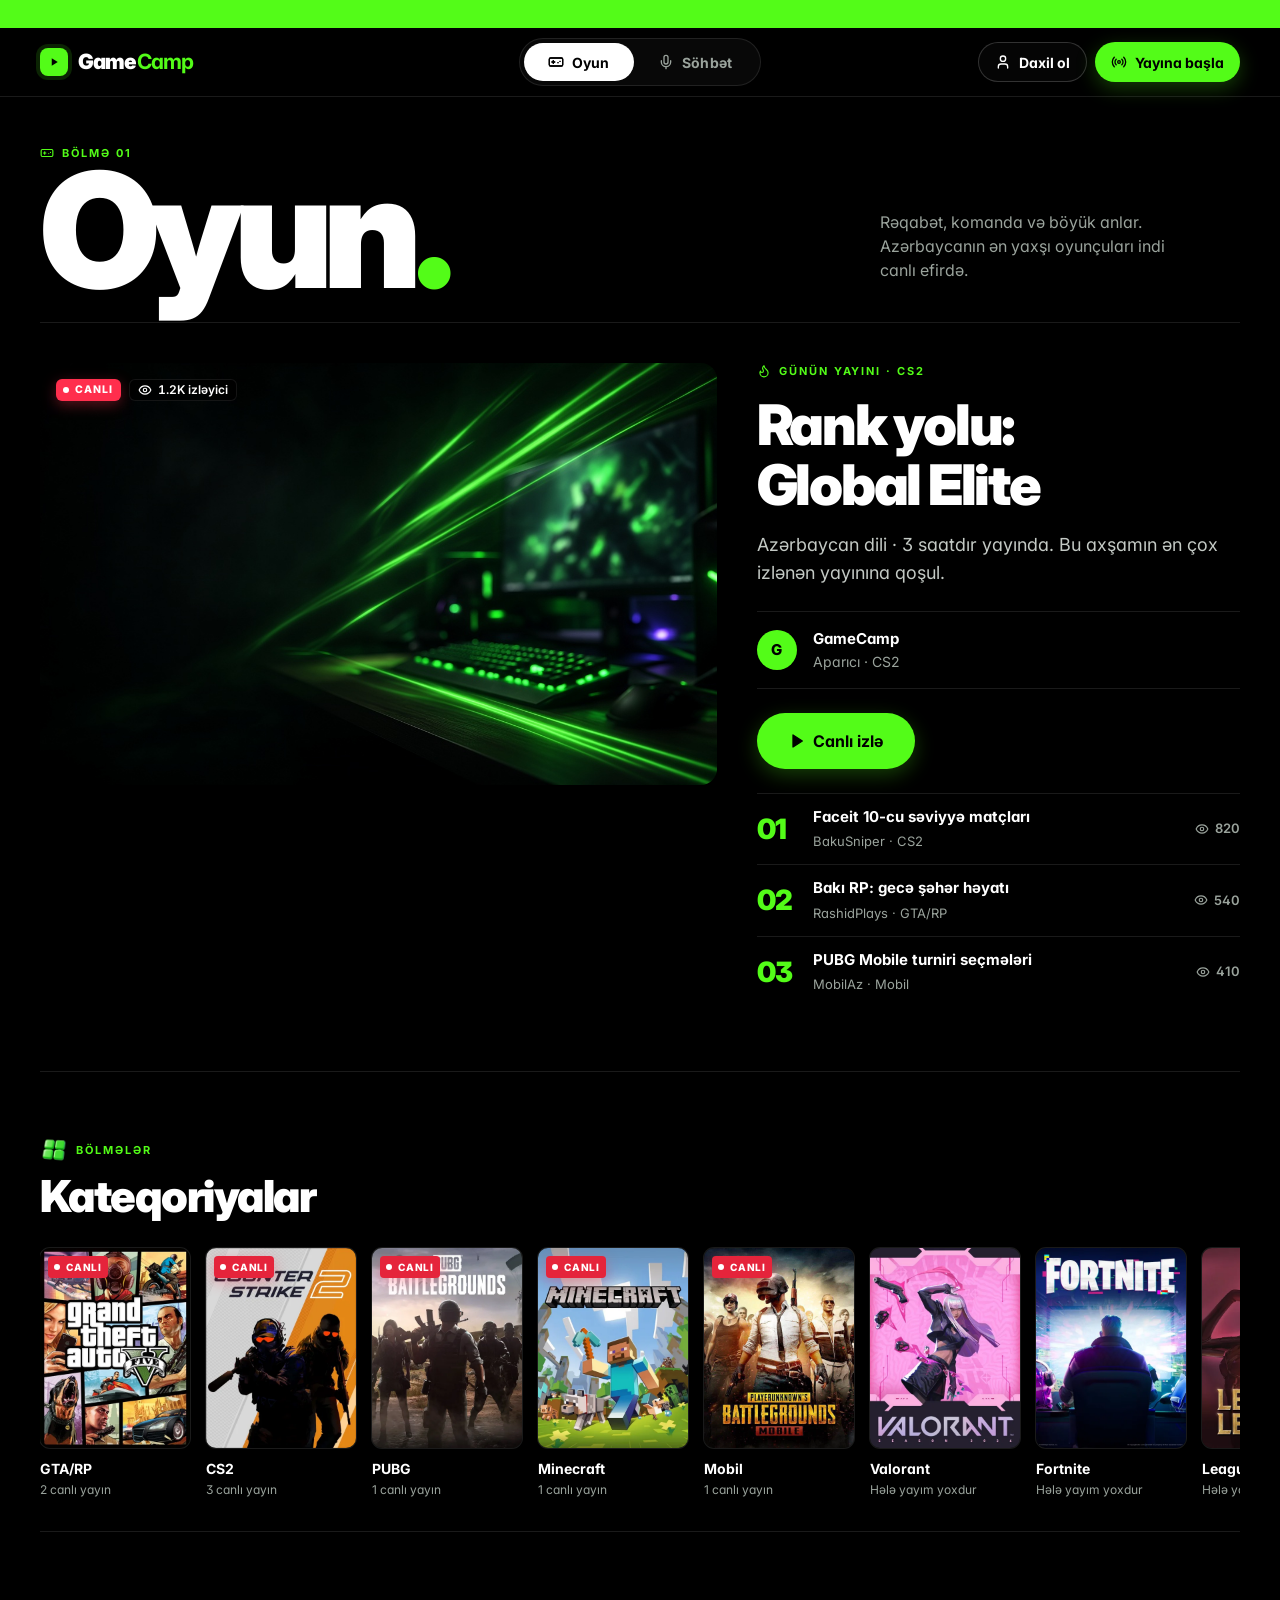
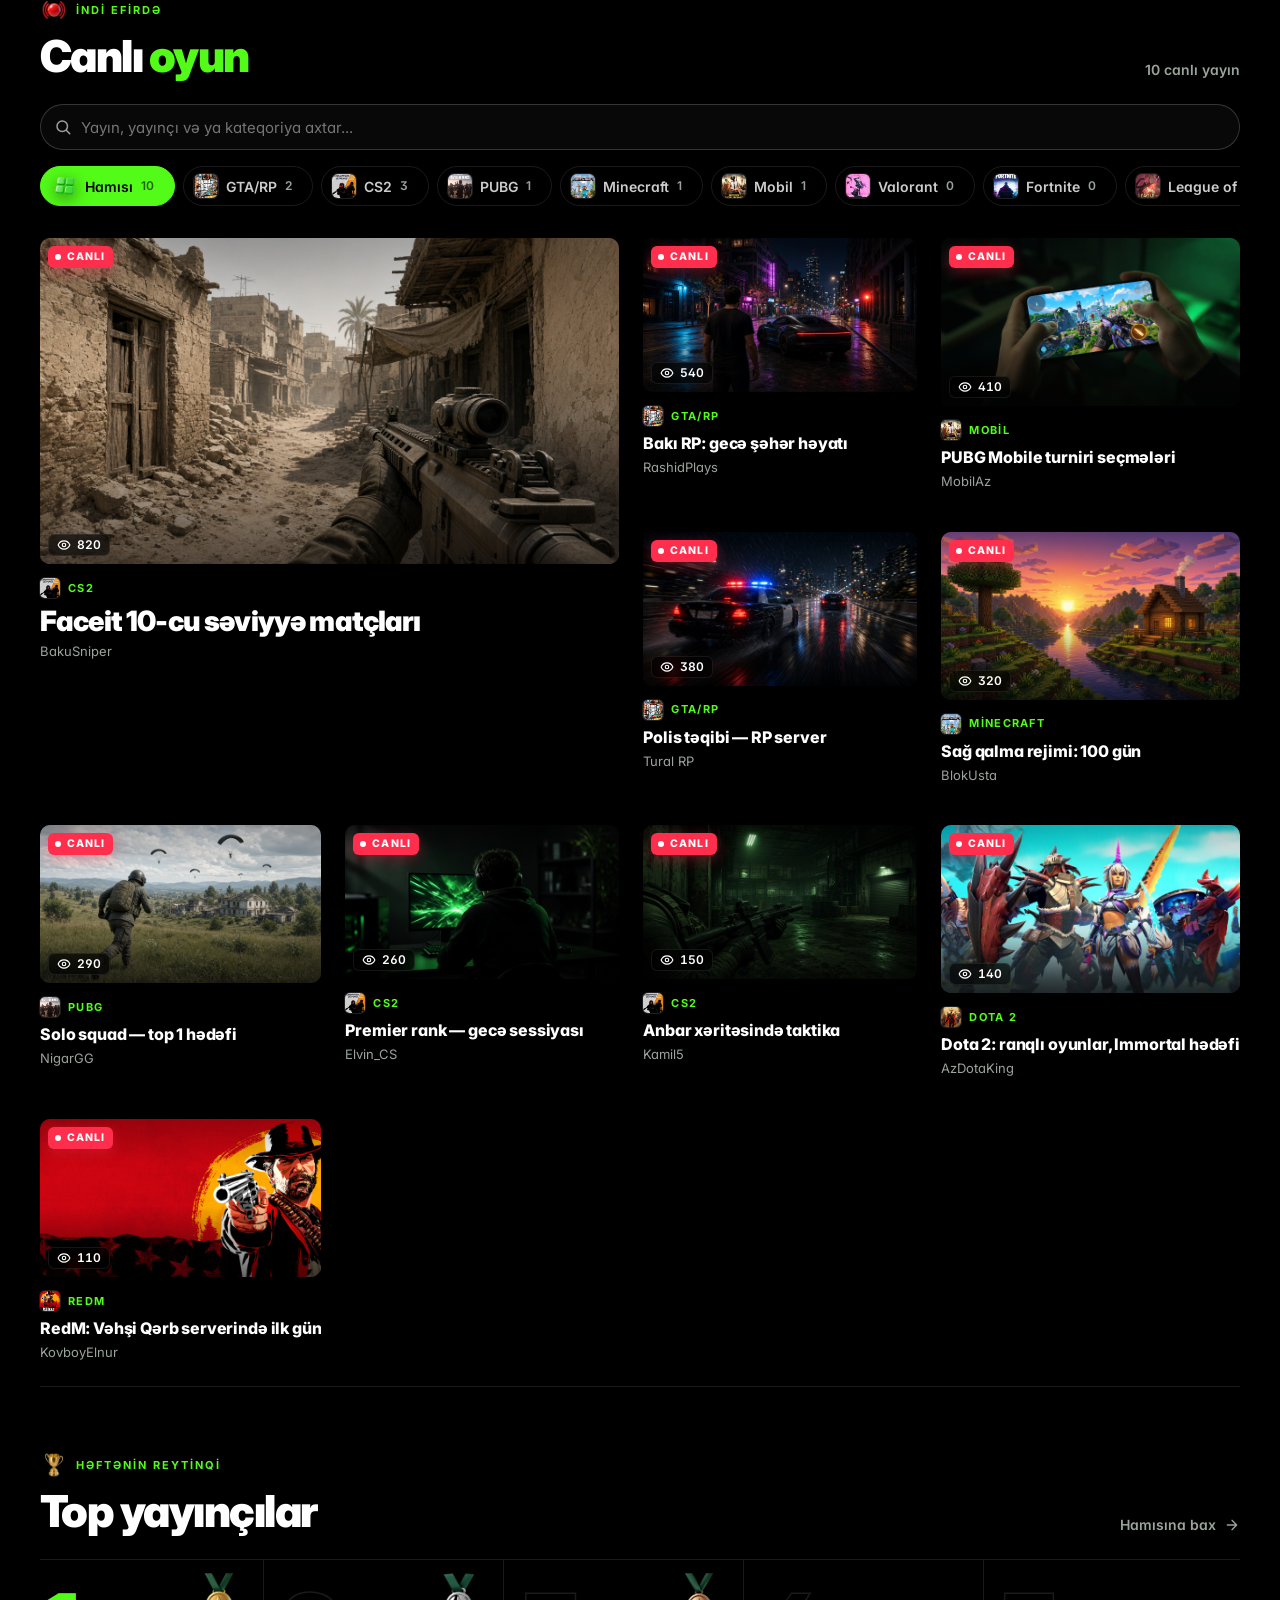
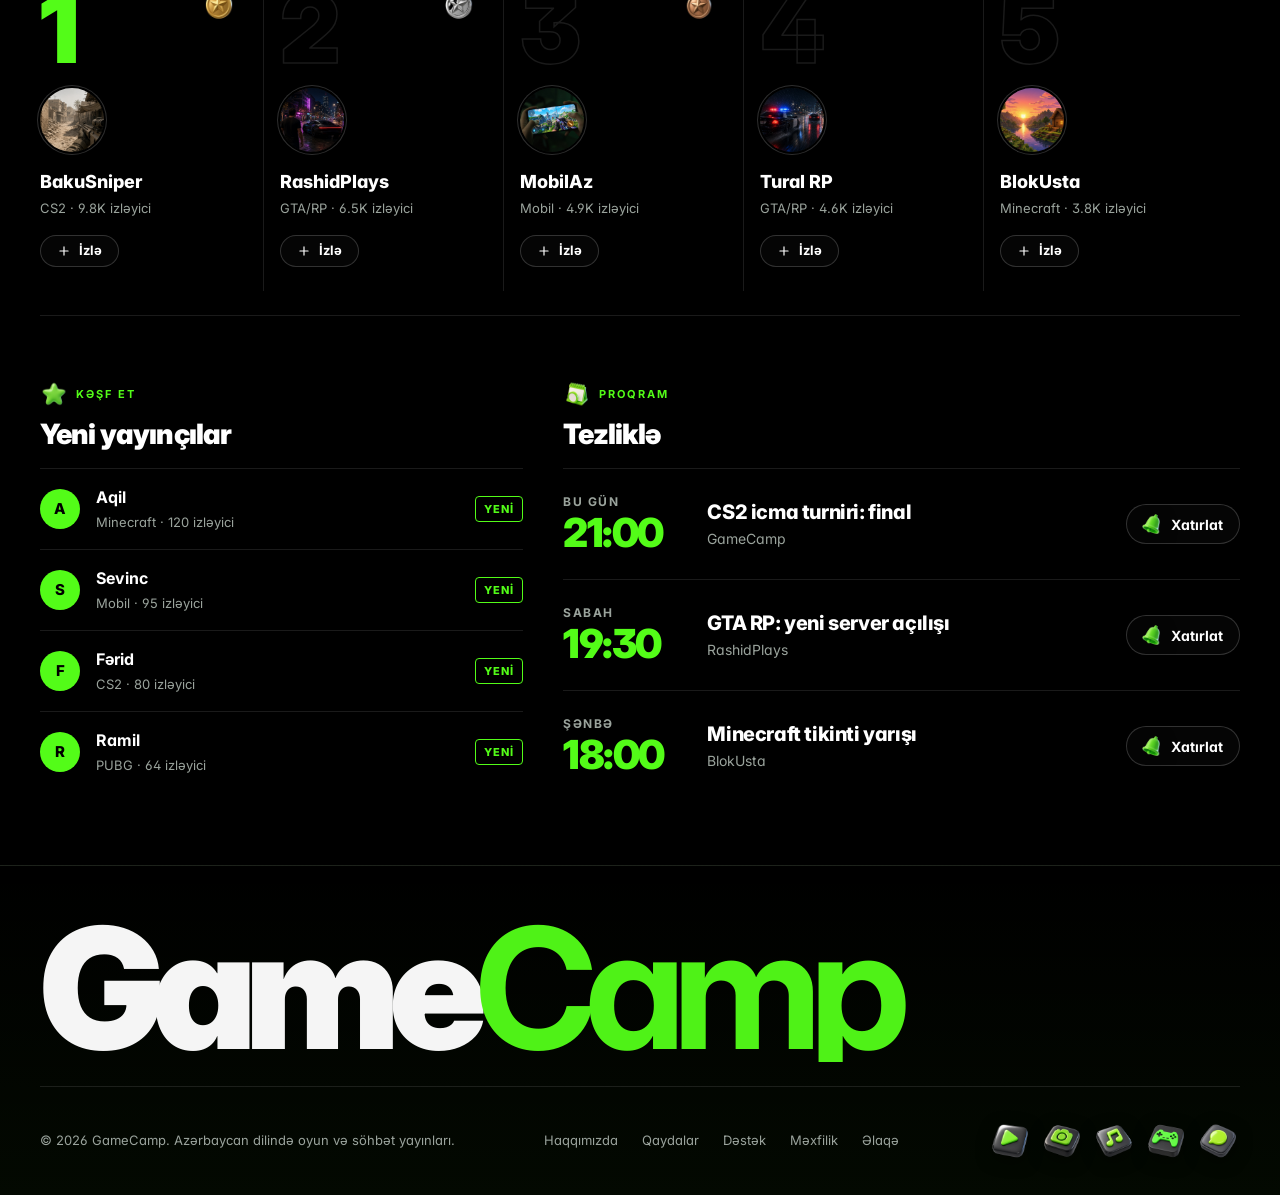
==== commit 613002a2: "Category pages: tiles open category.html with hero, streams, empty state, follow; demo Dota 2 and Re" ====
--- a/index.html
+++ b/index.html
@@ -29,8 +29,7 @@
 const fid=f.id||d.s[0][0];fimg.href=ftx.dataset.h='watch.html?id='+fid;fimg.innerHTML=`<img src="assets/${f.img}.jpg" alt=""><div class="tags"><span class="live">CANLI</span><span class="pill">${ic('eye',14)}${f.v} izləyici</span></div>`;
 ftx.innerHTML=`<div class="kick">${ic('flame',14)}Günün yayını · ${f.cat}</div><h1>${f.t}</h1><p class="dek">${f.m}. Bu axşamın ən çox izlənən yayınına qoşul.</p><div class="by"><span class="av">${f.who[0]}</span><div><b>${f.who}</b>Aparıcı · ${f.cat}</div></div><a class="btn p lg" href="watch.html?id=${fid}" style="align-self:flex-start">${ic('play')}Canlı izlə</a>
 <div class="toplist">`+d.s.slice(0,3).map((x,i)=>`<a class="tl" href="watch.html?id=${x[0]}"><span class="n">0${i+1}</span><div><b>${x[1]}</b><small>${x[2]} · ${x[3]}</small></div><span class="v">${ic('eye',14)}${fmt(x[4])}</span></a>`).join('')+'</div>';
-cats.classList.toggle('gm',g);cats.innerHTML=d.cats.slice(1).map((c,i)=>{const s=d.s.filter(x=>x[3]==c);return g&&GI[c]?`<div class="cat gc" data-t="${c}" title="${GI[c][1]}"><div class="bx"><img src="assets/games/${GI[c][0]}.webp" alt="${GI[c][1]}" width="450" height="600">${s.length?'<span class="live">CANLI</span>':''}</div><b>${c}</b><small>${s.length?s.length+' canlı yayın':'Tezliklə'}</small></div>`:`<div class="cat" data-t="${c}">${i3(CI[c],64,'t3')}<img src="assets/${s[0][0]}.jpg" alt=""><span class="no">0${i+1}</span><div><b>${c}</b><small>${s.length} canlı yayın</small></div></div>`}).join('');
-cats.querySelectorAll('.cat').forEach(t=>t.onclick=()=>{C=t.dataset.t;chips();document.getElementById('chips').scrollIntoView({behavior:'smooth',block:'center'})});
+cats.classList.toggle('gm',g);cats.innerHTML=d.cats.slice(1).map((c,i)=>{const s=d.s.filter(x=>x[3]==c);return g&&GI[c]?`<a class="cat gc" href="category.html?c=${cid(c)}" data-t="${c}" title="${GI[c][1]}"><div class="bx"><img src="assets/games/${GI[c][0]}.webp" alt="${GI[c][1]}" width="450" height="600">${s.length?'<span class="live">CANLI</span>':''}</div><b>${c}</b><small>${s.length?s.length+' canlı yayın':'Hələ yayım yoxdur'}</small></a>`:`<a class="cat" href="category.html?c=${cid(c)}" data-t="${c}">${i3(CI[c],64,'t3')}<img src="assets/${s[0][0]}.jpg" alt=""><span class="no">0${i+1}</span><div><b>${c}</b><small>${s.length} canlı yayın</small></div></a>`}).join('');
 ranks.innerHTML=d.s.slice(0,5).map((x,i)=>`<div class="rk">${i<3?i3('medal'+(i+1),56,'md'):''}<div class="no">${i+1}</div><div class="ph"><img src="assets/${x[0]}.jpg" alt="${x[1]}" width="640" height="360"></div><b>${x[2]}</b><small>${x[3]} · ${fmt(x[4]*12)} izləyici</small><a class="btn g" href="watch.html?id=${x[0]}">${ic('plus',14)}İzlə</a></div>`).join('');
 neu.innerHTML=d.neu.map(n=>`<div class="nw"><span class="av">${n[0][0]}</span><div><b>${n[0]}</b><small>${n[1]} · ${n[2]}</small></div><span class="tag">YENİ</span></div>`).join('');
 soon.innerHTML=d.soon.map(n=>`<div class="ev"><div class="d"><small>${n[0]}</small><b>${n[1]}</b></div><div class="x"><b>${n[2]}</b><small>${n[3]}</small></div><button type="button" class="btn g rm" data-r="${n[2]}">${i3('bell',24)}<span class="hm">Xatırlat</span></button></div>`).join('');
--- a/games.css
+++ b/games.css
@@ -16,3 +16,18 @@
 .cat.gc b{position:static;display:block;font-size:14px;font-weight:700;letter-spacing:0;margin-top:10px;white-space:nowrap;overflow:hidden;text-overflow:ellipsis}
 .cat.gc small{display:block;font-size:12px;color:var(--t2);margin-top:2px}
 @media(max-width:700px){.cats.gm{gap:12px}.cats.gm .cat.gc{flex-basis:112px}}
+/* category page */
+.crumb{display:flex;align-items:center;gap:10px;padding:24px 0 0;font-size:13px;color:var(--t2)}.crumb a{display:inline-flex;align-items:center;gap:6px;color:#ccc}.crumb a:hover{color:#fff}.crumb b{color:#fff;font-weight:600}
+.chero{position:relative;display:flex;gap:32px;align-items:flex-end;padding:32px;margin-top:16px;border:1px solid var(--line);border-radius:var(--rm,16px);overflow:hidden;background:#0a0d0b}
+.chero .bg{position:absolute;inset:-40px;background-size:cover;background-position:center;filter:blur(40px) brightness(.35) saturate(1.3);transform:scale(1.1)}
+.chero>*{position:relative}
+.chero .cv{flex:0 0 200px;aspect-ratio:3/4;border-radius:12px;overflow:hidden;box-shadow:0 0 0 1px rgba(255,255,255,.15),0 20px 40px rgba(0,0,0,.6)}.chero .cv img{width:100%;height:100%;object-fit:cover;display:block}
+.chero .cv.ic{display:grid;place-items:center;background:#111}
+.chero h1{font-size:56px;line-height:1;font-weight:900;letter-spacing:-.03em;margin:10px 0 6px}.chero .full{color:#bbb;margin:0 0 14px}
+.chero .st{display:flex;flex-wrap:wrap;gap:20px;color:#ccc;font-size:14px;margin:14px 0 20px}.chero .st span{display:inline-flex;align-items:center;gap:6px}.chero .st b{color:#fff}
+.chero .ha{display:flex;gap:10px;flex-wrap:wrap}.chero .btn{display:inline-flex}#fb.on{border-color:var(--c);color:var(--c)}
+.cempty{grid-column:1/-1;display:flex;flex-direction:column;align-items:center;text-align:center;gap:10px;padding:56px 16px;border:1px dashed var(--line);border-radius:16px}
+.cempty b{font-size:22px}.cempty span{color:var(--t2);max-width:420px}.cempty .btn{display:inline-flex;margin-top:10px}
+.cat.gc .ib{display:grid;place-items:center;width:100%;height:100%;background:#111}
+a.cat{color:inherit;text-decoration:none;display:block}
+@media(max-width:700px){.chero{flex-direction:column;align-items:flex-start;padding:20px;gap:20px}.chero .cv{flex-basis:auto;width:140px}.chero h1{font-size:38px}}
